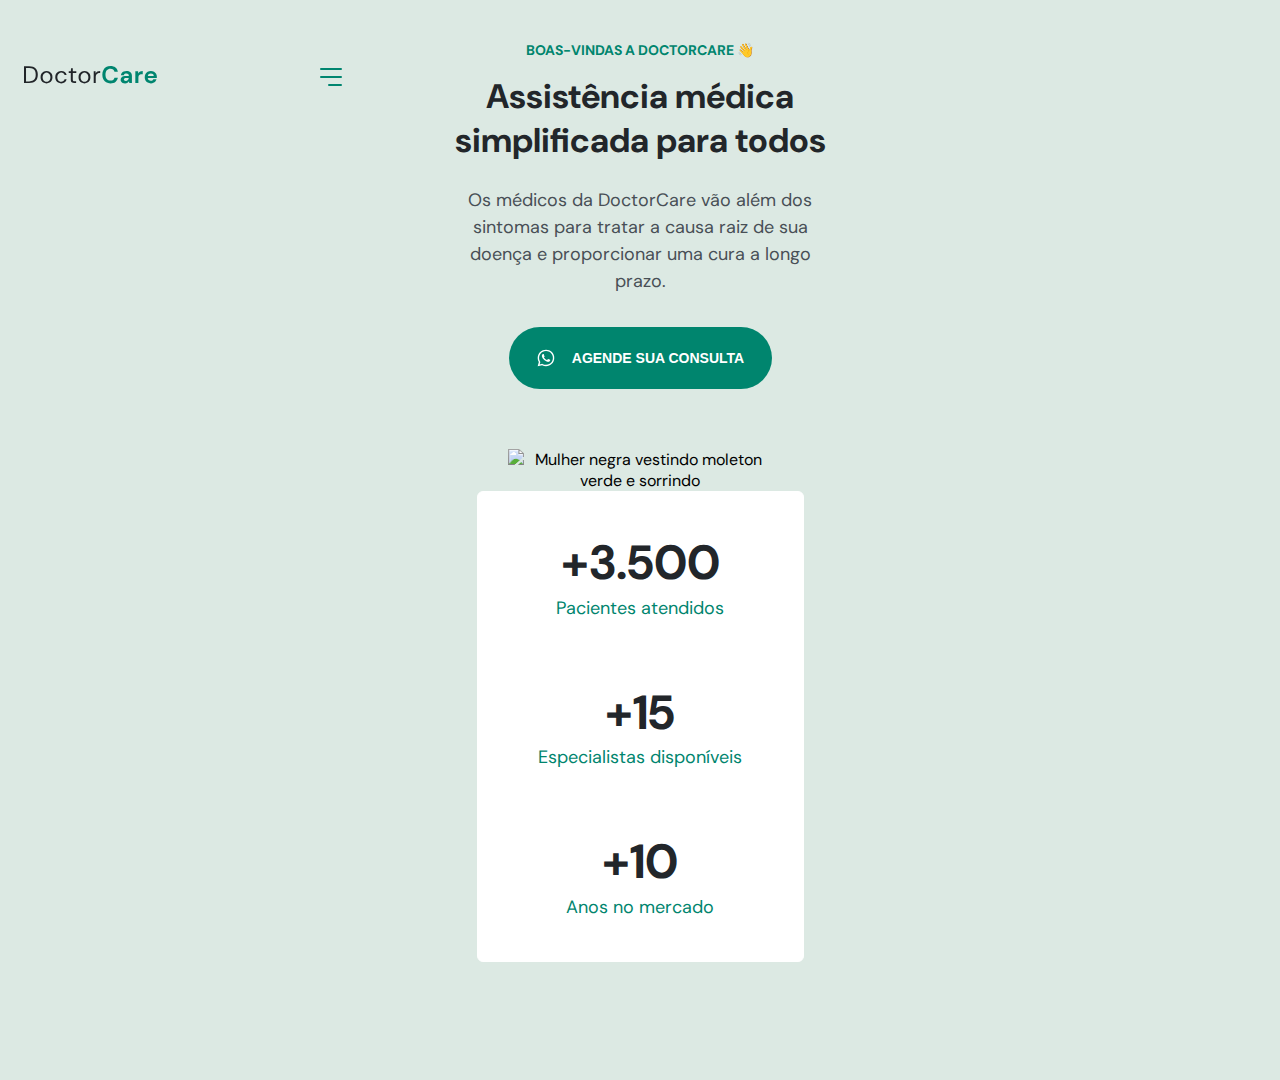
==== index.html @ adc7934a "update navigation" ====
<!DOCTYPE html>
<html lang="pt-BR">
  <head>
    <meta charset="UTF-8" />
    <meta http-equiv="X-UA-Compatible" content="IE=edge" />
    <meta name="viewport" content="width=device-width, initial-scale=1.0" />
    <title>DoctorCare</title>
    <link rel="stylesheet" href="style.css" />
    <link rel="preconnect" href="https://fonts.googleapis.com" />
    <link rel="preconnect" href="https://fonts.gstatic.com" crossorigin />
    <link
      href="https://fonts.googleapis.com/css2?family=DM+Sans:wght@400;700&display=swap"
      rel="stylesheet"
    />
  </head>
  <body>
    <nav class="wrapper">
      <a class="logo" href="#">
        <svg
          width="133"
          height="18"
          viewBox="0 0 133 18"
          fill="none"
          xmlns="http://www.w3.org/2000/svg"
        >
          <path
            d="M0 17.088V0.287999H5.16C8.12 0.287999 10.296 1.04 11.688 2.544C13.096 4.048 13.8 6.112 13.8 8.736C13.8 11.312 13.096 13.352 11.688 14.856C10.296 16.344 8.12 17.088 5.16 17.088H0ZM2.016 15.408H5.112C6.744 15.408 8.04 15.144 9 14.616C9.976 14.072 10.672 13.304 11.088 12.312C11.504 11.304 11.712 10.112 11.712 8.736C11.712 7.328 11.504 6.12 11.088 5.112C10.672 4.104 9.976 3.328 9 2.784C8.04 2.24 6.744 1.968 5.112 1.968H2.016V15.408Z"
            fill="#212529"
          />
          <path
            d="M22.4949 17.376C21.3749 17.376 20.3669 17.12 19.4709 16.608C18.5749 16.096 17.8629 15.376 17.3349 14.448C16.8229 13.504 16.5669 12.4 16.5669 11.136C16.5669 9.872 16.8309 8.776 17.3589 7.848C17.8869 6.904 18.5989 6.176 19.4949 5.664C20.4069 5.152 21.4229 4.896 22.5429 4.896C23.6629 4.896 24.6709 5.152 25.5669 5.664C26.4629 6.176 27.1669 6.904 27.6789 7.848C28.2069 8.776 28.4709 9.872 28.4709 11.136C28.4709 12.4 28.2069 13.504 27.6789 14.448C27.1509 15.376 26.4309 16.096 25.5189 16.608C24.6229 17.12 23.6149 17.376 22.4949 17.376ZM22.4949 15.648C23.1829 15.648 23.8229 15.48 24.4149 15.144C25.0069 14.808 25.4869 14.304 25.8549 13.632C26.2229 12.96 26.4069 12.128 26.4069 11.136C26.4069 10.144 26.2229 9.312 25.8549 8.64C25.5029 7.968 25.0309 7.464 24.4389 7.128C23.8469 6.792 23.2149 6.624 22.5429 6.624C21.8549 6.624 21.2149 6.792 20.6229 7.128C20.0309 7.464 19.5509 7.968 19.1829 8.64C18.8149 9.312 18.6309 10.144 18.6309 11.136C18.6309 12.128 18.8149 12.96 19.1829 13.632C19.5509 14.304 20.0229 14.808 20.5989 15.144C21.1909 15.48 21.8229 15.648 22.4949 15.648Z"
            fill="#212529"
          />
          <path
            d="M37.2261 17.376C36.0901 17.376 35.0661 17.12 34.1541 16.608C33.2581 16.08 32.5461 15.352 32.0181 14.424C31.5061 13.48 31.2501 12.384 31.2501 11.136C31.2501 9.888 31.5061 8.8 32.0181 7.872C32.5461 6.928 33.2581 6.2 34.1541 5.688C35.0661 5.16 36.0901 4.896 37.2261 4.896C38.6341 4.896 39.8181 5.264 40.7781 6C41.7541 6.736 42.3701 7.72 42.6261 8.952H40.5621C40.4021 8.216 40.0101 7.648 39.3861 7.248C38.7621 6.832 38.0341 6.624 37.2021 6.624C36.5301 6.624 35.8981 6.792 35.3061 7.128C34.7141 7.464 34.2341 7.968 33.8661 8.64C33.4981 9.312 33.3141 10.144 33.3141 11.136C33.3141 12.128 33.4981 12.96 33.8661 13.632C34.2341 14.304 34.7141 14.816 35.3061 15.168C35.8981 15.504 36.5301 15.672 37.2021 15.672C38.0341 15.672 38.7621 15.472 39.3861 15.072C40.0101 14.656 40.4021 14.072 40.5621 13.32H42.6261C42.3861 14.52 41.7781 15.496 40.8021 16.248C39.8261 17 38.6341 17.376 37.2261 17.376Z"
            fill="#212529"
          />
          <path
            d="M50.2974 17.088C49.2094 17.088 48.3534 16.824 47.7294 16.296C47.1054 15.768 46.7934 14.816 46.7934 13.44V6.888H44.7294V5.184H46.7934L47.0574 2.328H48.8094V5.184H52.3134V6.888H48.8094V13.44C48.8094 14.192 48.9614 14.704 49.2654 14.976C49.5694 15.232 50.1054 15.36 50.8734 15.36H52.1214V17.088H50.2974Z"
            fill="#212529"
          />
          <path
            d="M60.4506 17.376C59.3306 17.376 58.3226 17.12 57.4266 16.608C56.5306 16.096 55.8186 15.376 55.2906 14.448C54.7786 13.504 54.5226 12.4 54.5226 11.136C54.5226 9.872 54.7866 8.776 55.3146 7.848C55.8426 6.904 56.5546 6.176 57.4506 5.664C58.3626 5.152 59.3786 4.896 60.4986 4.896C61.6186 4.896 62.6266 5.152 63.5226 5.664C64.4186 6.176 65.1226 6.904 65.6346 7.848C66.1626 8.776 66.4266 9.872 66.4266 11.136C66.4266 12.4 66.1626 13.504 65.6346 14.448C65.1066 15.376 64.3866 16.096 63.4746 16.608C62.5786 17.12 61.5706 17.376 60.4506 17.376ZM60.4506 15.648C61.1386 15.648 61.7786 15.48 62.3706 15.144C62.9626 14.808 63.4426 14.304 63.8106 13.632C64.1786 12.96 64.3626 12.128 64.3626 11.136C64.3626 10.144 64.1786 9.312 63.8106 8.64C63.4586 7.968 62.9866 7.464 62.3946 7.128C61.8026 6.792 61.1706 6.624 60.4986 6.624C59.8106 6.624 59.1706 6.792 58.5786 7.128C57.9866 7.464 57.5066 7.968 57.1386 8.64C56.7706 9.312 56.5866 10.144 56.5866 11.136C56.5866 12.128 56.7706 12.96 57.1386 13.632C57.5066 14.304 57.9786 14.808 58.5546 15.144C59.1466 15.48 59.7786 15.648 60.4506 15.648Z"
            fill="#212529"
          />
          <path
            d="M69.7097 17.088V5.184H71.5337L71.7017 7.464C72.0697 6.68 72.6297 6.056 73.3817 5.592C74.1337 5.128 75.0617 4.896 76.1657 4.896V7.008H75.6137C74.9097 7.008 74.2617 7.136 73.6697 7.392C73.0777 7.632 72.6057 8.048 72.2537 8.64C71.9017 9.232 71.7257 10.048 71.7257 11.088V17.088H69.7097Z"
            fill="#212529"
          />
          <path
            d="M86.4924 17.376C84.7964 17.376 83.3404 17.016 82.1244 16.296C80.9084 15.56 79.9724 14.544 79.3164 13.248C78.6604 11.936 78.3324 10.424 78.3324 8.712C78.3324 7 78.6604 5.488 79.3164 4.176C79.9724 2.864 80.9084 1.84 82.1244 1.104C83.3404 0.368 84.7964 0 86.4924 0C88.5084 0 90.1564 0.504 91.4364 1.512C92.7324 2.504 93.5404 3.904 93.8604 5.712H90.4764C90.2684 4.8 89.8204 4.088 89.1324 3.576C88.4604 3.048 87.5644 2.784 86.4444 2.784C84.8924 2.784 83.6764 3.312 82.7964 4.368C81.9164 5.424 81.4764 6.872 81.4764 8.712C81.4764 10.552 81.9164 12 82.7964 13.056C83.6764 14.096 84.8924 14.616 86.4444 14.616C87.5644 14.616 88.4604 14.376 89.1324 13.896C89.8204 13.4 90.2684 12.72 90.4764 11.856H93.8604C93.5404 13.584 92.7324 14.936 91.4364 15.912C90.1564 16.888 88.5084 17.376 86.4924 17.376Z"
            fill="#00856F"
          />
          <path
            d="M101.092 17.376C100.068 17.376 99.2278 17.216 98.5718 16.896C97.9158 16.56 97.4277 16.12 97.1077 15.576C96.7878 15.032 96.6278 14.432 96.6278 13.776C96.6278 12.672 97.0598 11.776 97.9238 11.088C98.7878 10.4 100.084 10.056 101.812 10.056H104.836V9.768C104.836 8.952 104.604 8.352 104.14 7.968C103.676 7.584 103.1 7.392 102.412 7.392C101.788 7.392 101.244 7.544 100.78 7.848C100.316 8.136 100.028 8.568 99.9157 9.144H96.9157C96.9958 8.28 97.2837 7.528 97.7797 6.888C98.2917 6.248 98.9477 5.76 99.7477 5.424C100.548 5.072 101.444 4.896 102.436 4.896C104.132 4.896 105.468 5.32 106.444 6.168C107.42 7.016 107.908 8.216 107.908 9.768V17.088H105.292L105.004 15.168C104.652 15.808 104.156 16.336 103.516 16.752C102.892 17.168 102.084 17.376 101.092 17.376ZM101.788 14.976C102.668 14.976 103.348 14.688 103.828 14.112C104.324 13.536 104.636 12.824 104.764 11.976H102.148C101.332 11.976 100.748 12.128 100.396 12.432C100.044 12.72 99.8678 13.08 99.8678 13.512C99.8678 13.976 100.044 14.336 100.396 14.592C100.748 14.848 101.212 14.976 101.788 14.976Z"
            fill="#00856F"
          />
          <path
            d="M111.319 17.088V5.184H114.055L114.343 7.416C114.775 6.648 115.359 6.04 116.095 5.592C116.847 5.128 117.727 4.896 118.735 4.896V8.136H117.871C117.199 8.136 116.599 8.24 116.071 8.448C115.543 8.656 115.127 9.016 114.823 9.528C114.535 10.04 114.391 10.752 114.391 11.664V17.088H111.319Z"
            fill="#00856F"
          />
          <path
            d="M126.888 17.376C125.688 17.376 124.624 17.12 123.696 16.608C122.768 16.096 122.04 15.376 121.512 14.448C120.984 13.52 120.72 12.448 120.72 11.232C120.72 10 120.976 8.904 121.488 7.944C122.016 6.984 122.736 6.24 123.648 5.712C124.576 5.168 125.664 4.896 126.912 4.896C128.08 4.896 129.112 5.152 130.008 5.664C130.904 6.176 131.6 6.88 132.096 7.776C132.608 8.656 132.864 9.64 132.864 10.728C132.864 10.904 132.856 11.088 132.84 11.28C132.84 11.472 132.832 11.672 132.816 11.88H123.768C123.832 12.808 124.152 13.536 124.728 14.064C125.32 14.592 126.032 14.856 126.864 14.856C127.488 14.856 128.008 14.72 128.424 14.448C128.856 14.16 129.176 13.792 129.384 13.344H132.504C132.28 14.096 131.904 14.784 131.376 15.408C130.864 16.016 130.224 16.496 129.456 16.848C128.704 17.2 127.848 17.376 126.888 17.376ZM126.912 7.392C126.16 7.392 125.496 7.608 124.92 8.04C124.344 8.456 123.976 9.096 123.816 9.96H129.744C129.696 9.176 129.408 8.552 128.88 8.088C128.352 7.624 127.696 7.392 126.912 7.392Z"
            fill="#00856F"
          />
        </svg>
      </a>
      <svg
        width="40"
        height="40"
        viewBox="0 0 40 40"
        fill="none"
        xmlns="http://www.w3.org/2000/svg"
      >
        <path
          d="M10 20H30"
          stroke="#00856F"
          stroke-width="2"
          stroke-linecap="round"
          stroke-linejoin="round"
        />
        <path
          d="M10 12H30"
          stroke="#00856F"
          stroke-width="2"
          stroke-linecap="round"
          stroke-linejoin="round"
        />
        <path
          d="M18 28L30 28"
          stroke="#00856F"
          stroke-width="2"
          stroke-linecap="round"
          stroke-linejoin="round"
        />
      </svg>
    </nav>
    <header class="wrapper">
      <h4>BOAS-VINDAS A DOCTORCARE 👋</h4>
      <h1>Assistência médica simplificada para todos</h1>
      <p>
        Os médicos da DoctorCare vão além dos sintomas para tratar a causa raiz
        de sua doença e proporcionar uma cura a longo prazo.
      </p>
      <button>
        <svg
          width="20"
          height="20"
          viewBox="0 0 20 20"
          fill="none"
          xmlns="http://www.w3.org/2000/svg"
        >
          <path
            d="M13.8337 11.6667C13.667 11.5833 12.5837 11.0833 12.417 11C12.2503 10.9167 12.0837 10.9167 11.917 11.0833C11.7503 11.25 11.417 11.75 11.2503 11.9167C11.167 12.0833 11.0003 12.0833 10.8337 12C10.2503 11.75 9.66699 11.4167 9.16699 11C8.75033 10.5833 8.33366 10.0833 8.00033 9.58334C7.91699 9.41668 8.00033 9.25001 8.08366 9.16668C8.16699 9.08334 8.25033 8.91668 8.41699 8.83334C8.50033 8.75001 8.58366 8.58334 8.58366 8.50001C8.66699 8.41668 8.66699 8.25001 8.58366 8.16668C8.50033 8.08334 8.08366 7.08334 7.91699 6.66668C7.83366 6.08334 7.66699 6.08334 7.50033 6.08334C7.41699 6.08334 7.25033 6.08334 7.08366 6.08334C6.91699 6.08334 6.66699 6.25001 6.58366 6.33334C6.08366 6.83334 5.83366 7.41668 5.83366 8.08334C5.91699 8.83334 6.16699 9.58334 6.66699 10.25C7.58366 11.5833 8.75033 12.6667 10.167 13.3333C10.5837 13.5 10.917 13.6667 11.3337 13.75C11.7503 13.9167 12.167 13.9167 12.667 13.8333C13.2503 13.75 13.7503 13.3333 14.0837 12.8333C14.2503 12.5 14.2503 12.1667 14.167 11.8333C14.167 11.8333 14.0003 11.75 13.8337 11.6667ZM15.917 4.08334C12.667 0.833344 7.41699 0.833344 4.16699 4.08334C1.50033 6.75001 1.00033 10.8333 2.83366 14.0833L1.66699 18.3333L6.08366 17.1667C7.33366 17.8333 8.66699 18.1667 10.0003 18.1667C14.5837 18.1667 18.2503 14.5 18.2503 9.91668C18.3337 7.75001 17.417 5.66668 15.917 4.08334ZM13.667 15.75C12.5837 16.4167 11.3337 16.8333 10.0003 16.8333C8.75033 16.8333 7.58366 16.5 6.50033 15.9167L6.25033 15.75L3.66699 16.4167L4.33366 13.9167L4.16699 13.6667C2.16699 10.3333 3.16699 6.16668 6.41699 4.08334C9.66699 2.00001 13.8337 3.08334 15.8337 6.25001C17.8337 9.50001 16.917 13.75 13.667 15.75Z"
            fill="white"
          />
        </svg>
        Agende sua consulta
      </button>
      <img
        src="/assets/foto.svg"
        alt="Mulher negra vestindo moleton verde e sorrindo"
      />

      <div class="stats">
        <div class="stat">
          <h3>+3.500</h3>
          <p>Pacientes atendidos</p>
        </div>

        <div class="stat">
          <h3>+15</h3>
          <p>Especialistas disponíveis</p>
        </div>

        <div class="stat">
          <h3>+10</h3>
          <p>Anos no mercado</p>
        </div>
      </div>
    </header>
  </body>
</html>
---- style.css ----
/*Geral*/
* {
  margin: 0;
  box-sizing: border-box;
}

:root {
  font-size: 62.5%; /*1 rem = 10px*/
  --primary-color: hsla(170, 100%, 26%, 1);
  --headline-color: hsla(210, 11%, 15%, 1);
  --paragraph-color: hsla(210, 9%, 31%, 1);
  --brand-color: hsla(148, 23%, 89%, 1);
  --brand-light-color: rgb(255, 255, 255);
}

.wrapper {
  width: 37.5rem;
  margin-right: auto;
  margin-left: auto;
}

/* Header*/

header {
  margin-top: 4.1rem;
}

header img {
  width: 26.4rem;
  display: block;
  margin-inline: auto;
  object-position: 0 2rem;
}

header::before {
  content: '';
  width: 100vw;
  height: 108rem;
  background-color: var(--brand-color);
  display: block;

  position: absolute;
  top: 0;
  left: 0;
  z-index: -1;
}

body {
  font-family: 'DM Sans';
  font-size: 1.6rem;
  text-align: center;
}

header h4 {
  font-size: 16px;
  font-size: 1.4rem;
  color: var(--primary-color);
  margin-bottom: 1.6rem;
}

header h1 {
  font-size: 3.4rem;
  color: var(--headline-color);
  line-height: 130%;
  margin-bottom: 2.4rem;
}

header p {
  font-size: 1.8rem;
  font-weight: 400;
  line-height: 150%;
  color: var(--paragraph-color);
  margin-bottom: 3.2rem;
}

button {
  background-color: var(--primary-color);
  border-radius: 4rem;
  border: none;

  margin-bottom: 6rem;

  height: 6.2rem;
  width: 26.3rem;

  color: #fff;
  text-transform: uppercase;
  font-size: 1.4rem;
  font-weight: 700;

  display: flex;
  align-items: center;
  justify-content: center;
  gap: 1.6rem;
  margin-right: auto;
  margin-left: auto;
}

.stats {
  width: 327px;
  padding-top: 4rem;
  padding-bottom: 4rem;

  margin-inline: auto;

  background-color: var(--brand-light-color);
  border: 1px, solid, var(--brand-light-color);
  border-radius: 0.6rem;

  display: flex;
  flex-direction: column;
  justify-content: center;
  gap: 6rem;
}

.stat p {
  margin: 0;
}

.stat h3 {
  font-size: 4.8rem;
  line-height: 6.24rem;
  color: var(--headline-color);
}

.stat p {
  margin: 0;
  color: var(--primary-color);
}

/* Navigation*/

nav {
  display: flex;
  align-items: center;
  justify-content: space-between;
  
  padding-inline: 2.4rem;
  padding-block: 1.6rem;

  position: fixed;
}
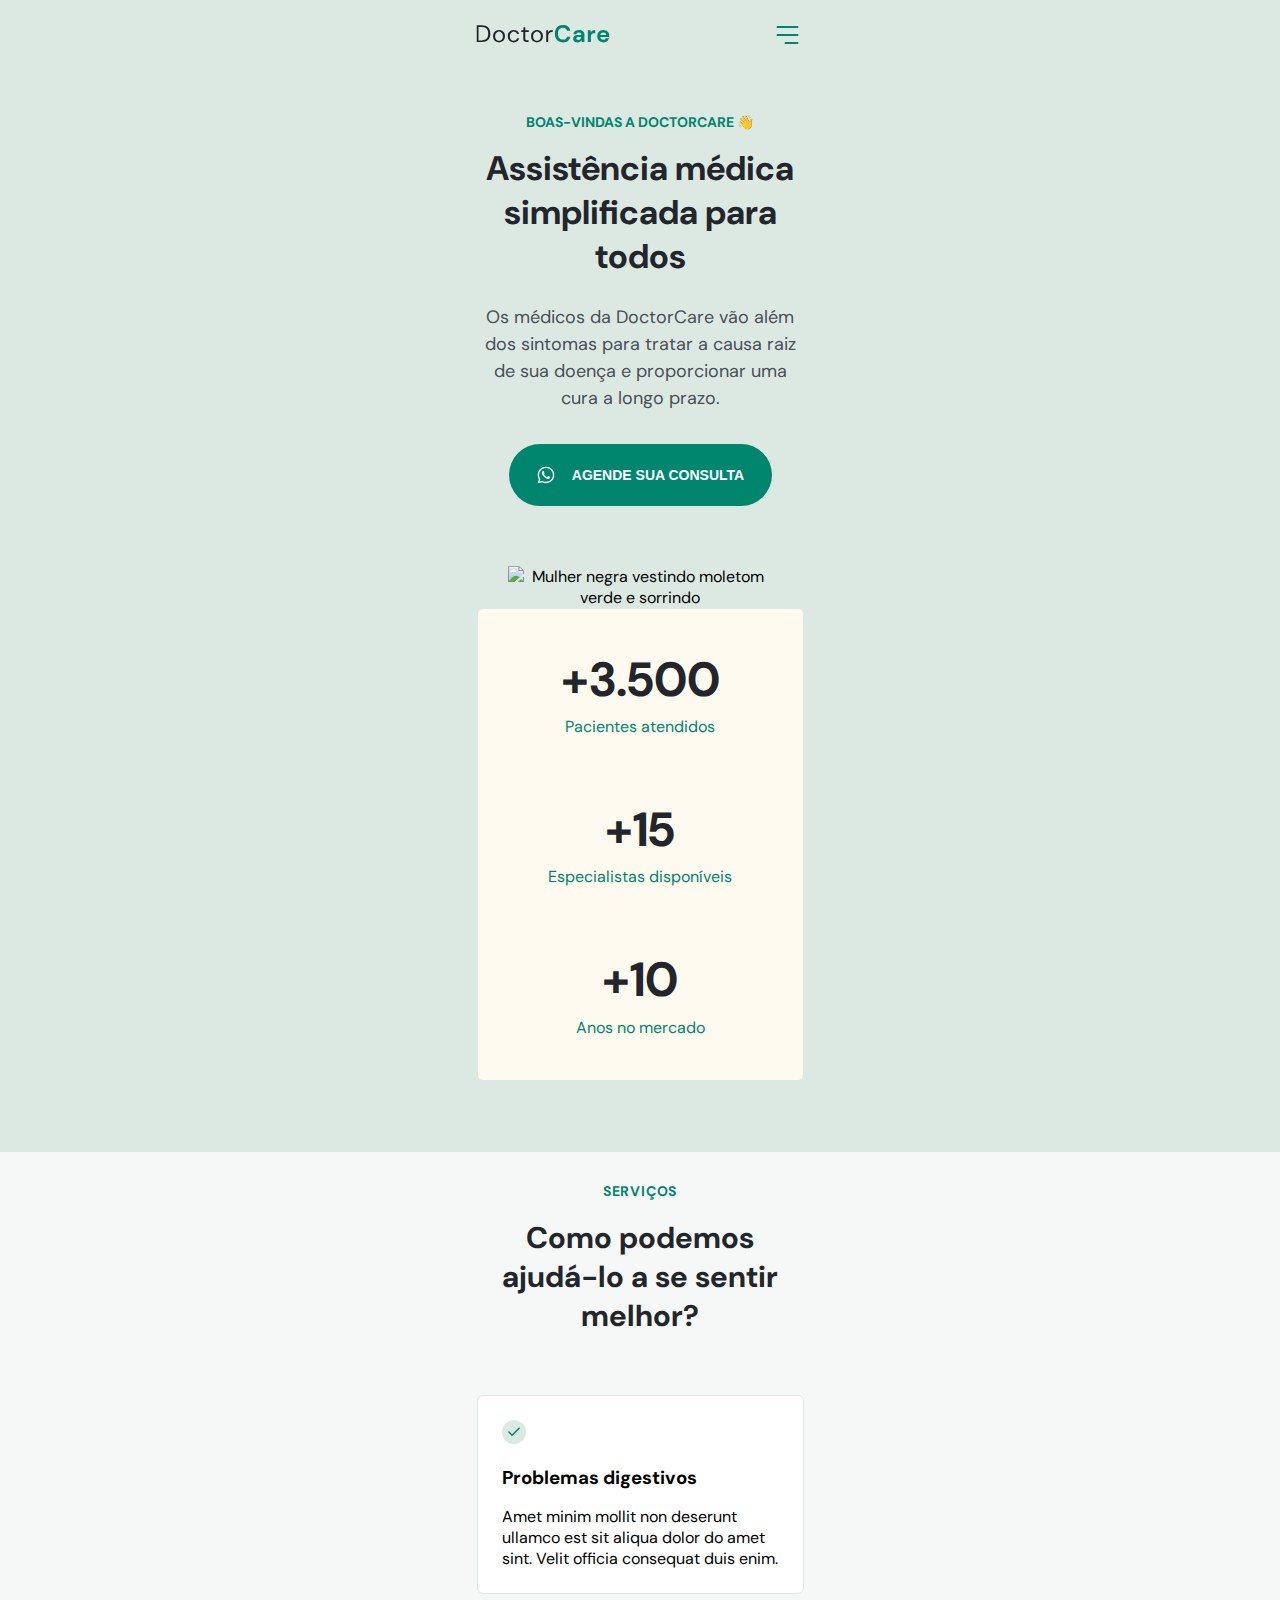
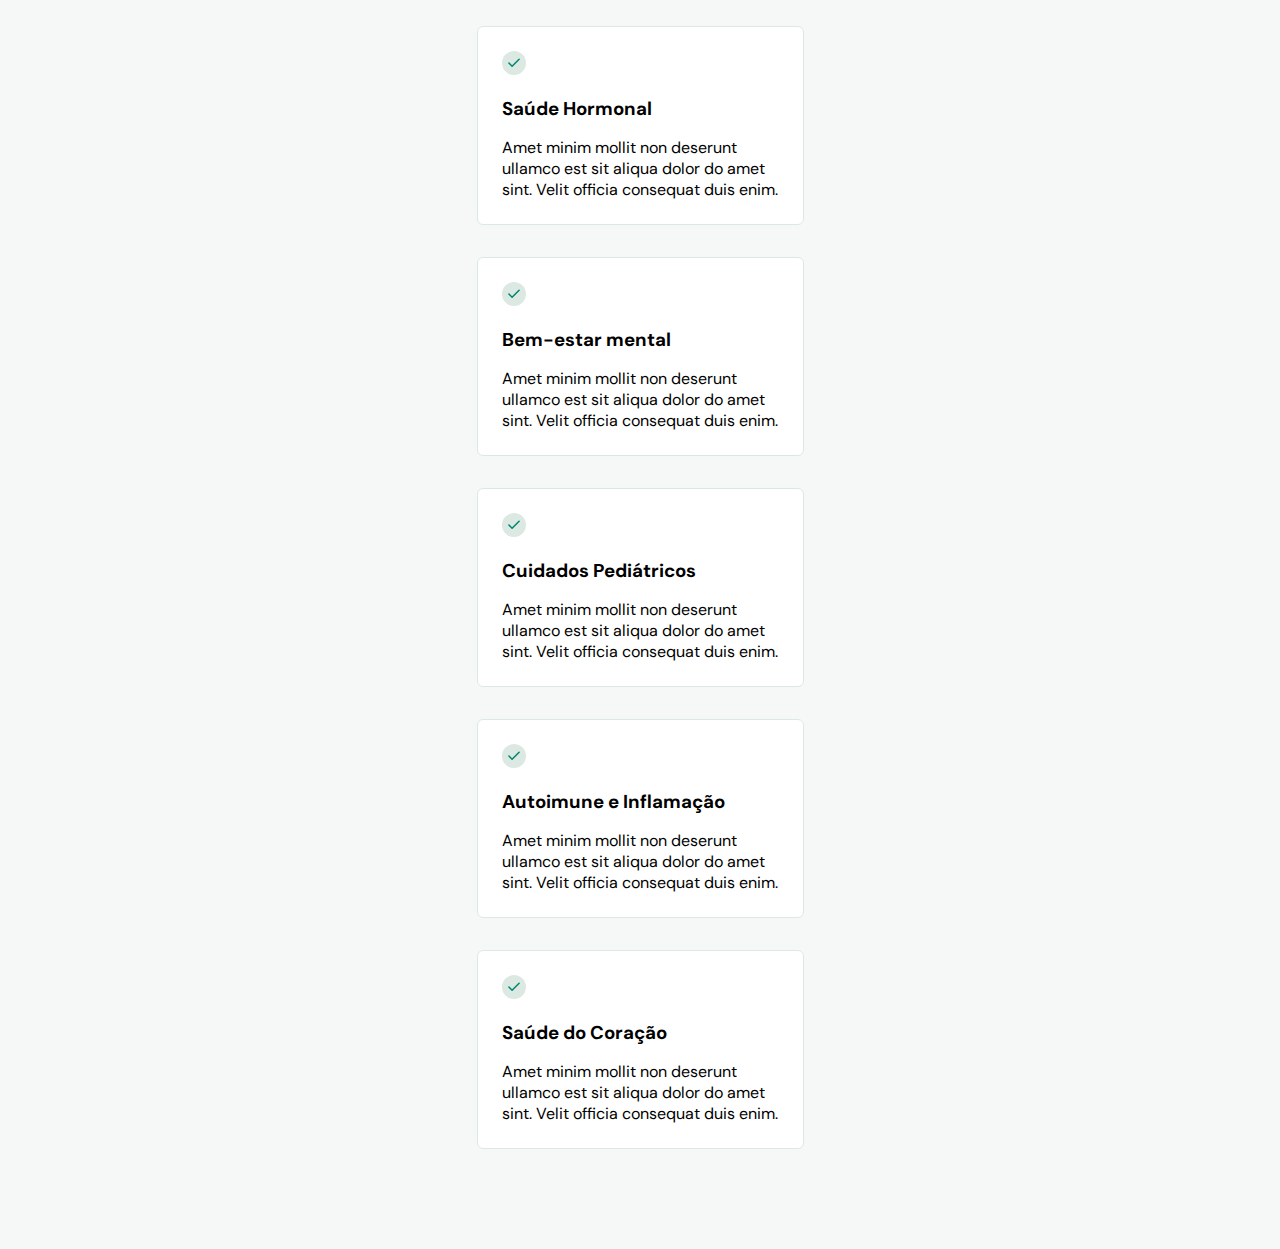
==== commit d70cc37e: "update services" ====
--- a/index.html
+++ b/index.html
@@ -2,10 +2,11 @@
 <html lang="pt-BR">
   <head>
     <meta charset="UTF-8" />
-    <meta http-equiv="X-UA-Compatible" content="IE=edge" />
     <meta name="viewport" content="width=device-width, initial-scale=1.0" />
     <title>DoctorCare</title>
-    <link rel="stylesheet" href="style.css" />
+
+    <link rel="stylesheet" href="/style.css" />
+
     <link rel="preconnect" href="https://fonts.googleapis.com" />
     <link rel="preconnect" href="https://fonts.gstatic.com" crossorigin />
     <link
@@ -13,89 +14,216 @@
       rel="stylesheet"
     />
   </head>
-  <body>
-    <nav class="wrapper">
-      <a class="logo" href="#">
-        <svg
-          width="133"
-          height="18"
-          viewBox="0 0 133 18"
-          fill="none"
-          xmlns="http://www.w3.org/2000/svg"
+  <body onscroll="onScroll()" >
+    <nav id="navigation" >
+      <div class="wrapper">
+        <a class="logo" href="#homme">
+          <svg
+            width="133"
+            height="18"
+            viewBox="0 0 133 18"
+            fill="none"
+            xmlns="http://www.w3.org/2000/svg"
+          >
+            <path
+              d="M0 17.088V0.287999H5.16C8.12 0.287999 10.296 1.04 11.688 2.544C13.096 4.048 13.8 6.112 13.8 8.736C13.8 11.312 13.096 13.352 11.688 14.856C10.296 16.344 8.12 17.088 5.16 17.088H0ZM2.016 15.408H5.112C6.744 15.408 8.04 15.144 9 14.616C9.976 14.072 10.672 13.304 11.088 12.312C11.504 11.304 11.712 10.112 11.712 8.736C11.712 7.328 11.504 6.12 11.088 5.112C10.672 4.104 9.976 3.328 9 2.784C8.04 2.24 6.744 1.968 5.112 1.968H2.016V15.408Z"
+              fill="#212529"
+            />
+            <path
+              d="M22.4949 17.376C21.3749 17.376 20.3669 17.12 19.4709 16.608C18.5749 16.096 17.8629 15.376 17.3349 14.448C16.8229 13.504 16.5669 12.4 16.5669 11.136C16.5669 9.872 16.8309 8.776 17.3589 7.848C17.8869 6.904 18.5989 6.176 19.4949 5.664C20.4069 5.152 21.4229 4.896 22.5429 4.896C23.6629 4.896 24.6709 5.152 25.5669 5.664C26.4629 6.176 27.1669 6.904 27.6789 7.848C28.2069 8.776 28.4709 9.872 28.4709 11.136C28.4709 12.4 28.2069 13.504 27.6789 14.448C27.1509 15.376 26.4309 16.096 25.5189 16.608C24.6229 17.12 23.6149 17.376 22.4949 17.376ZM22.4949 15.648C23.1829 15.648 23.8229 15.48 24.4149 15.144C25.0069 14.808 25.4869 14.304 25.8549 13.632C26.2229 12.96 26.4069 12.128 26.4069 11.136C26.4069 10.144 26.2229 9.312 25.8549 8.64C25.5029 7.968 25.0309 7.464 24.4389 7.128C23.8469 6.792 23.2149 6.624 22.5429 6.624C21.8549 6.624 21.2149 6.792 20.6229 7.128C20.0309 7.464 19.5509 7.968 19.1829 8.64C18.8149 9.312 18.6309 10.144 18.6309 11.136C18.6309 12.128 18.8149 12.96 19.1829 13.632C19.5509 14.304 20.0229 14.808 20.5989 15.144C21.1909 15.48 21.8229 15.648 22.4949 15.648Z"
+              fill="#212529"
+            />
+            <path
+              d="M37.2261 17.376C36.0901 17.376 35.0661 17.12 34.1541 16.608C33.2581 16.08 32.5461 15.352 32.0181 14.424C31.5061 13.48 31.2501 12.384 31.2501 11.136C31.2501 9.888 31.5061 8.8 32.0181 7.872C32.5461 6.928 33.2581 6.2 34.1541 5.688C35.0661 5.16 36.0901 4.896 37.2261 4.896C38.6341 4.896 39.8181 5.264 40.7781 6C41.7541 6.736 42.3701 7.72 42.6261 8.952H40.5621C40.4021 8.216 40.0101 7.648 39.3861 7.248C38.7621 6.832 38.0341 6.624 37.2021 6.624C36.5301 6.624 35.8981 6.792 35.3061 7.128C34.7141 7.464 34.2341 7.968 33.8661 8.64C33.4981 9.312 33.3141 10.144 33.3141 11.136C33.3141 12.128 33.4981 12.96 33.8661 13.632C34.2341 14.304 34.7141 14.816 35.3061 15.168C35.8981 15.504 36.5301 15.672 37.2021 15.672C38.0341 15.672 38.7621 15.472 39.3861 15.072C40.0101 14.656 40.4021 14.072 40.5621 13.32H42.6261C42.3861 14.52 41.7781 15.496 40.8021 16.248C39.8261 17 38.6341 17.376 37.2261 17.376Z"
+              fill="#212529"
+            />
+            <path
+              d="M50.2974 17.088C49.2094 17.088 48.3534 16.824 47.7294 16.296C47.1054 15.768 46.7934 14.816 46.7934 13.44V6.888H44.7294V5.184H46.7934L47.0574 2.328H48.8094V5.184H52.3134V6.888H48.8094V13.44C48.8094 14.192 48.9614 14.704 49.2654 14.976C49.5694 15.232 50.1054 15.36 50.8734 15.36H52.1214V17.088H50.2974Z"
+              fill="#212529"
+            />
+            <path
+              d="M60.4506 17.376C59.3306 17.376 58.3226 17.12 57.4266 16.608C56.5306 16.096 55.8186 15.376 55.2906 14.448C54.7786 13.504 54.5226 12.4 54.5226 11.136C54.5226 9.872 54.7866 8.776 55.3146 7.848C55.8426 6.904 56.5546 6.176 57.4506 5.664C58.3626 5.152 59.3786 4.896 60.4986 4.896C61.6186 4.896 62.6266 5.152 63.5226 5.664C64.4186 6.176 65.1226 6.904 65.6346 7.848C66.1626 8.776 66.4266 9.872 66.4266 11.136C66.4266 12.4 66.1626 13.504 65.6346 14.448C65.1066 15.376 64.3866 16.096 63.4746 16.608C62.5786 17.12 61.5706 17.376 60.4506 17.376ZM60.4506 15.648C61.1386 15.648 61.7786 15.48 62.3706 15.144C62.9626 14.808 63.4426 14.304 63.8106 13.632C64.1786 12.96 64.3626 12.128 64.3626 11.136C64.3626 10.144 64.1786 9.312 63.8106 8.64C63.4586 7.968 62.9866 7.464 62.3946 7.128C61.8026 6.792 61.1706 6.624 60.4986 6.624C59.8106 6.624 59.1706 6.792 58.5786 7.128C57.9866 7.464 57.5066 7.968 57.1386 8.64C56.7706 9.312 56.5866 10.144 56.5866 11.136C56.5866 12.128 56.7706 12.96 57.1386 13.632C57.5066 14.304 57.9786 14.808 58.5546 15.144C59.1466 15.48 59.7786 15.648 60.4506 15.648Z"
+              fill="#212529"
+            />
+            <path
+              d="M69.7097 17.088V5.184H71.5337L71.7017 7.464C72.0697 6.68 72.6297 6.056 73.3817 5.592C74.1337 5.128 75.0617 4.896 76.1657 4.896V7.008H75.6137C74.9097 7.008 74.2617 7.136 73.6697 7.392C73.0777 7.632 72.6057 8.048 72.2537 8.64C71.9017 9.232 71.7257 10.048 71.7257 11.088V17.088H69.7097Z"
+              fill="#212529"
+            />
+            <path
+              d="M86.4924 17.376C84.7964 17.376 83.3404 17.016 82.1244 16.296C80.9084 15.56 79.9724 14.544 79.3164 13.248C78.6604 11.936 78.3324 10.424 78.3324 8.712C78.3324 7 78.6604 5.488 79.3164 4.176C79.9724 2.864 80.9084 1.84 82.1244 1.104C83.3404 0.368 84.7964 0 86.4924 0C88.5084 0 90.1564 0.504 91.4364 1.512C92.7324 2.504 93.5404 3.904 93.8604 5.712H90.4764C90.2684 4.8 89.8204 4.088 89.1324 3.576C88.4604 3.048 87.5644 2.784 86.4444 2.784C84.8924 2.784 83.6764 3.312 82.7964 4.368C81.9164 5.424 81.4764 6.872 81.4764 8.712C81.4764 10.552 81.9164 12 82.7964 13.056C83.6764 14.096 84.8924 14.616 86.4444 14.616C87.5644 14.616 88.4604 14.376 89.1324 13.896C89.8204 13.4 90.2684 12.72 90.4764 11.856H93.8604C93.5404 13.584 92.7324 14.936 91.4364 15.912C90.1564 16.888 88.5084 17.376 86.4924 17.376Z"
+              fill="#00856F"
+            />
+            <path
+              d="M101.092 17.376C100.068 17.376 99.2278 17.216 98.5718 16.896C97.9158 16.56 97.4277 16.12 97.1077 15.576C96.7878 15.032 96.6278 14.432 96.6278 13.776C96.6278 12.672 97.0598 11.776 97.9238 11.088C98.7878 10.4 100.084 10.056 101.812 10.056H104.836V9.768C104.836 8.952 104.604 8.352 104.14 7.968C103.676 7.584 103.1 7.392 102.412 7.392C101.788 7.392 101.244 7.544 100.78 7.848C100.316 8.136 100.028 8.568 99.9157 9.144H96.9157C96.9958 8.28 97.2837 7.528 97.7797 6.888C98.2917 6.248 98.9477 5.76 99.7477 5.424C100.548 5.072 101.444 4.896 102.436 4.896C104.132 4.896 105.468 5.32 106.444 6.168C107.42 7.016 107.908 8.216 107.908 9.768V17.088H105.292L105.004 15.168C104.652 15.808 104.156 16.336 103.516 16.752C102.892 17.168 102.084 17.376 101.092 17.376ZM101.788 14.976C102.668 14.976 103.348 14.688 103.828 14.112C104.324 13.536 104.636 12.824 104.764 11.976H102.148C101.332 11.976 100.748 12.128 100.396 12.432C100.044 12.72 99.8678 13.08 99.8678 13.512C99.8678 13.976 100.044 14.336 100.396 14.592C100.748 14.848 101.212 14.976 101.788 14.976Z"
+              fill="#00856F"
+            />
+            <path
+              d="M111.319 17.088V5.184H114.055L114.343 7.416C114.775 6.648 115.359 6.04 116.095 5.592C116.847 5.128 117.727 4.896 118.735 4.896V8.136H117.871C117.199 8.136 116.599 8.24 116.071 8.448C115.543 8.656 115.127 9.016 114.823 9.528C114.535 10.04 114.391 10.752 114.391 11.664V17.088H111.319Z"
+              fill="#00856F"
+            />
+            <path
+              d="M126.888 17.376C125.688 17.376 124.624 17.12 123.696 16.608C122.768 16.096 122.04 15.376 121.512 14.448C120.984 13.52 120.72 12.448 120.72 11.232C120.72 10 120.976 8.904 121.488 7.944C122.016 6.984 122.736 6.24 123.648 5.712C124.576 5.168 125.664 4.896 126.912 4.896C128.08 4.896 129.112 5.152 130.008 5.664C130.904 6.176 131.6 6.88 132.096 7.776C132.608 8.656 132.864 9.64 132.864 10.728C132.864 10.904 132.856 11.088 132.84 11.28C132.84 11.472 132.832 11.672 132.816 11.88H123.768C123.832 12.808 124.152 13.536 124.728 14.064C125.32 14.592 126.032 14.856 126.864 14.856C127.488 14.856 128.008 14.72 128.424 14.448C128.856 14.16 129.176 13.792 129.384 13.344H132.504C132.28 14.096 131.904 14.784 131.376 15.408C130.864 16.016 130.224 16.496 129.456 16.848C128.704 17.2 127.848 17.376 126.888 17.376ZM126.912 7.392C126.16 7.392 125.496 7.608 124.92 8.04C124.344 8.456 123.976 9.096 123.816 9.96H129.744C129.696 9.176 129.408 8.552 128.88 8.088C128.352 7.624 127.696 7.392 126.912 7.392Z"
+              fill="#00856F"
+            />
+          </svg>
+        </a>
+
+        <div class="menu">
+          <ul>
+            <li><a onclick="closeMenu()" href="#homme">Início</a></li>
+            <li><a onclick="closeMenu()" href="#services">Serviços</a></li>
+            <li><a href="#">Sobre</a></li>
+          </ul>
+
+          <a class="button" href="#">Agende sua consulta</a>
+
+          <ul class="social-links">
+            <li>
+              <a target="_blank" href="https://instagram.com"
+                ><svg
+                  width="24"
+                  height="24"
+                  viewBox="0 0 24 24"
+                  fill="none"
+                  xmlns="http://www.w3.org/2000/svg"
+                >
+                  <path
+                    d="M17 1.99997H7C4.23858 1.99997 2 4.23855 2 6.99997V17C2 19.7614 4.23858 22 7 22H17C19.7614 22 22 19.7614 22 17V6.99997C22 4.23855 19.7614 1.99997 17 1.99997Z"
+                    stroke="#FFFAF1"
+                    stroke-width="2"
+                    stroke-linecap="round"
+                    stroke-linejoin="round"
+                  />
+                  <path
+                    d="M15.9997 11.3701C16.1231 12.2023 15.981 13.0523 15.5935 13.7991C15.206 14.5459 14.5929 15.1515 13.8413 15.5297C13.0898 15.908 12.2382 16.0397 11.4075 15.906C10.5768 15.7723 9.80947 15.3801 9.21455 14.7852C8.61962 14.1903 8.22744 13.4229 8.09377 12.5923C7.96011 11.7616 8.09177 10.91 8.47003 10.1584C8.84829 9.40691 9.45389 8.7938 10.2007 8.4063C10.9475 8.0188 11.7975 7.87665 12.6297 8.00006C13.4786 8.12594 14.2646 8.52152 14.8714 9.12836C15.4782 9.73521 15.8738 10.5211 15.9997 11.3701Z"
+                    stroke="#FFFAF1"
+                    stroke-width="2"
+                    stroke-linecap="round"
+                    stroke-linejoin="round"
+                  />
+                  <path
+                    d="M17.5 6.49997H17.51"
+                    stroke="#FFFAF1"
+                    stroke-width="2"
+                    stroke-linecap="round"
+                    stroke-linejoin="round"
+                  />
+                </svg>
+              </a>
+            </li>
+            <li>
+              <a target="_blank" href="https://facebook.com">
+                <svg
+                  width="24"
+                  height="24"
+                  viewBox="0 0 24 24"
+                  fill="none"
+                  xmlns="http://www.w3.org/2000/svg"
+                >
+                  <path
+                    d="M18 1.99997H15C13.6739 1.99997 12.4021 2.52675 11.4645 3.46444C10.5268 4.40212 10 5.67389 10 6.99997V9.99997H7V14H10V22H14V14H17L18 9.99997H14V6.99997C14 6.73475 14.1054 6.4804 14.2929 6.29286C14.4804 6.10533 14.7348 5.99997 15 5.99997H18V1.99997Z"
+                    stroke="#FFFAF1"
+                    stroke-width="2"
+                    stroke-linecap="round"
+                    stroke-linejoin="round"
+                  />
+                </svg>
+              </a>
+            </li>
+            <li>
+              <a target="_blank" href="https://youtube.com">
+                <svg
+                  width="24"
+                  height="24"
+                  viewBox="0 0 24 24"
+                  fill="none"
+                  xmlns="http://www.w3.org/2000/svg"
+                >
+                  <path
+                    d="M22.5396 6.42C22.4208 5.94541 22.1789 5.51057 21.8382 5.15941C21.4976 4.80824 21.0703 4.55318 20.5996 4.42C18.8796 4 11.9996 4 11.9996 4C11.9996 4 5.1196 4 3.3996 4.46C2.92884 4.59318 2.50157 4.84824 2.16094 5.19941C1.82031 5.55057 1.57838 5.98541 1.4596 6.46C1.14481 8.20556 0.990831 9.97631 0.999595 11.75C0.988374 13.537 1.14236 15.3213 1.4596 17.08C1.59055 17.5398 1.8379 17.9581 2.17774 18.2945C2.51758 18.6308 2.93842 18.8738 3.3996 19C5.1196 19.46 11.9996 19.46 11.9996 19.46C11.9996 19.46 18.8796 19.46 20.5996 19C21.0703 18.8668 21.4976 18.6118 21.8382 18.2606C22.1789 17.9094 22.4208 17.4746 22.5396 17C22.852 15.2676 23.0059 13.5103 22.9996 11.75C23.0108 9.96295 22.8568 8.1787 22.5396 6.42Z"
+                    stroke="#FFFAF1"
+                    stroke-width="2"
+                    stroke-linecap="round"
+                    stroke-linejoin="round"
+                  />
+                  <path
+                    d="M9.75 15.02L15.5 11.75L9.75 8.48001V15.02Z"
+                    stroke="#FFFAF1"
+                    stroke-width="2"
+                    stroke-linecap="round"
+                    stroke-linejoin="round"
+                  />
+                </svg>
+              </a>
+            </li>
+          </ul>
+        </div>
+
+        <button
+          aria-expanded="false"
+          aria-label="Abrir menu"
+          onclick="openMenu()"
+          class="open-menu"
         >
-          <path
-            d="M0 17.088V0.287999H5.16C8.12 0.287999 10.296 1.04 11.688 2.544C13.096 4.048 13.8 6.112 13.8 8.736C13.8 11.312 13.096 13.352 11.688 14.856C10.296 16.344 8.12 17.088 5.16 17.088H0ZM2.016 15.408H5.112C6.744 15.408 8.04 15.144 9 14.616C9.976 14.072 10.672 13.304 11.088 12.312C11.504 11.304 11.712 10.112 11.712 8.736C11.712 7.328 11.504 6.12 11.088 5.112C10.672 4.104 9.976 3.328 9 2.784C8.04 2.24 6.744 1.968 5.112 1.968H2.016V15.408Z"
-            fill="#212529"
-          />
-          <path
-            d="M22.4949 17.376C21.3749 17.376 20.3669 17.12 19.4709 16.608C18.5749 16.096 17.8629 15.376 17.3349 14.448C16.8229 13.504 16.5669 12.4 16.5669 11.136C16.5669 9.872 16.8309 8.776 17.3589 7.848C17.8869 6.904 18.5989 6.176 19.4949 5.664C20.4069 5.152 21.4229 4.896 22.5429 4.896C23.6629 4.896 24.6709 5.152 25.5669 5.664C26.4629 6.176 27.1669 6.904 27.6789 7.848C28.2069 8.776 28.4709 9.872 28.4709 11.136C28.4709 12.4 28.2069 13.504 27.6789 14.448C27.1509 15.376 26.4309 16.096 25.5189 16.608C24.6229 17.12 23.6149 17.376 22.4949 17.376ZM22.4949 15.648C23.1829 15.648 23.8229 15.48 24.4149 15.144C25.0069 14.808 25.4869 14.304 25.8549 13.632C26.2229 12.96 26.4069 12.128 26.4069 11.136C26.4069 10.144 26.2229 9.312 25.8549 8.64C25.5029 7.968 25.0309 7.464 24.4389 7.128C23.8469 6.792 23.2149 6.624 22.5429 6.624C21.8549 6.624 21.2149 6.792 20.6229 7.128C20.0309 7.464 19.5509 7.968 19.1829 8.64C18.8149 9.312 18.6309 10.144 18.6309 11.136C18.6309 12.128 18.8149 12.96 19.1829 13.632C19.5509 14.304 20.0229 14.808 20.5989 15.144C21.1909 15.48 21.8229 15.648 22.4949 15.648Z"
-            fill="#212529"
-          />
-          <path
-            d="M37.2261 17.376C36.0901 17.376 35.0661 17.12 34.1541 16.608C33.2581 16.08 32.5461 15.352 32.0181 14.424C31.5061 13.48 31.2501 12.384 31.2501 11.136C31.2501 9.888 31.5061 8.8 32.0181 7.872C32.5461 6.928 33.2581 6.2 34.1541 5.688C35.0661 5.16 36.0901 4.896 37.2261 4.896C38.6341 4.896 39.8181 5.264 40.7781 6C41.7541 6.736 42.3701 7.72 42.6261 8.952H40.5621C40.4021 8.216 40.0101 7.648 39.3861 7.248C38.7621 6.832 38.0341 6.624 37.2021 6.624C36.5301 6.624 35.8981 6.792 35.3061 7.128C34.7141 7.464 34.2341 7.968 33.8661 8.64C33.4981 9.312 33.3141 10.144 33.3141 11.136C33.3141 12.128 33.4981 12.96 33.8661 13.632C34.2341 14.304 34.7141 14.816 35.3061 15.168C35.8981 15.504 36.5301 15.672 37.2021 15.672C38.0341 15.672 38.7621 15.472 39.3861 15.072C40.0101 14.656 40.4021 14.072 40.5621 13.32H42.6261C42.3861 14.52 41.7781 15.496 40.8021 16.248C39.8261 17 38.6341 17.376 37.2261 17.376Z"
-            fill="#212529"
-          />
-          <path
-            d="M50.2974 17.088C49.2094 17.088 48.3534 16.824 47.7294 16.296C47.1054 15.768 46.7934 14.816 46.7934 13.44V6.888H44.7294V5.184H46.7934L47.0574 2.328H48.8094V5.184H52.3134V6.888H48.8094V13.44C48.8094 14.192 48.9614 14.704 49.2654 14.976C49.5694 15.232 50.1054 15.36 50.8734 15.36H52.1214V17.088H50.2974Z"
-            fill="#212529"
-          />
-          <path
-            d="M60.4506 17.376C59.3306 17.376 58.3226 17.12 57.4266 16.608C56.5306 16.096 55.8186 15.376 55.2906 14.448C54.7786 13.504 54.5226 12.4 54.5226 11.136C54.5226 9.872 54.7866 8.776 55.3146 7.848C55.8426 6.904 56.5546 6.176 57.4506 5.664C58.3626 5.152 59.3786 4.896 60.4986 4.896C61.6186 4.896 62.6266 5.152 63.5226 5.664C64.4186 6.176 65.1226 6.904 65.6346 7.848C66.1626 8.776 66.4266 9.872 66.4266 11.136C66.4266 12.4 66.1626 13.504 65.6346 14.448C65.1066 15.376 64.3866 16.096 63.4746 16.608C62.5786 17.12 61.5706 17.376 60.4506 17.376ZM60.4506 15.648C61.1386 15.648 61.7786 15.48 62.3706 15.144C62.9626 14.808 63.4426 14.304 63.8106 13.632C64.1786 12.96 64.3626 12.128 64.3626 11.136C64.3626 10.144 64.1786 9.312 63.8106 8.64C63.4586 7.968 62.9866 7.464 62.3946 7.128C61.8026 6.792 61.1706 6.624 60.4986 6.624C59.8106 6.624 59.1706 6.792 58.5786 7.128C57.9866 7.464 57.5066 7.968 57.1386 8.64C56.7706 9.312 56.5866 10.144 56.5866 11.136C56.5866 12.128 56.7706 12.96 57.1386 13.632C57.5066 14.304 57.9786 14.808 58.5546 15.144C59.1466 15.48 59.7786 15.648 60.4506 15.648Z"
-            fill="#212529"
-          />
-          <path
-            d="M69.7097 17.088V5.184H71.5337L71.7017 7.464C72.0697 6.68 72.6297 6.056 73.3817 5.592C74.1337 5.128 75.0617 4.896 76.1657 4.896V7.008H75.6137C74.9097 7.008 74.2617 7.136 73.6697 7.392C73.0777 7.632 72.6057 8.048 72.2537 8.64C71.9017 9.232 71.7257 10.048 71.7257 11.088V17.088H69.7097Z"
-            fill="#212529"
-          />
-          <path
-            d="M86.4924 17.376C84.7964 17.376 83.3404 17.016 82.1244 16.296C80.9084 15.56 79.9724 14.544 79.3164 13.248C78.6604 11.936 78.3324 10.424 78.3324 8.712C78.3324 7 78.6604 5.488 79.3164 4.176C79.9724 2.864 80.9084 1.84 82.1244 1.104C83.3404 0.368 84.7964 0 86.4924 0C88.5084 0 90.1564 0.504 91.4364 1.512C92.7324 2.504 93.5404 3.904 93.8604 5.712H90.4764C90.2684 4.8 89.8204 4.088 89.1324 3.576C88.4604 3.048 87.5644 2.784 86.4444 2.784C84.8924 2.784 83.6764 3.312 82.7964 4.368C81.9164 5.424 81.4764 6.872 81.4764 8.712C81.4764 10.552 81.9164 12 82.7964 13.056C83.6764 14.096 84.8924 14.616 86.4444 14.616C87.5644 14.616 88.4604 14.376 89.1324 13.896C89.8204 13.4 90.2684 12.72 90.4764 11.856H93.8604C93.5404 13.584 92.7324 14.936 91.4364 15.912C90.1564 16.888 88.5084 17.376 86.4924 17.376Z"
-            fill="#00856F"
-          />
-          <path
-            d="M101.092 17.376C100.068 17.376 99.2278 17.216 98.5718 16.896C97.9158 16.56 97.4277 16.12 97.1077 15.576C96.7878 15.032 96.6278 14.432 96.6278 13.776C96.6278 12.672 97.0598 11.776 97.9238 11.088C98.7878 10.4 100.084 10.056 101.812 10.056H104.836V9.768C104.836 8.952 104.604 8.352 104.14 7.968C103.676 7.584 103.1 7.392 102.412 7.392C101.788 7.392 101.244 7.544 100.78 7.848C100.316 8.136 100.028 8.568 99.9157 9.144H96.9157C96.9958 8.28 97.2837 7.528 97.7797 6.888C98.2917 6.248 98.9477 5.76 99.7477 5.424C100.548 5.072 101.444 4.896 102.436 4.896C104.132 4.896 105.468 5.32 106.444 6.168C107.42 7.016 107.908 8.216 107.908 9.768V17.088H105.292L105.004 15.168C104.652 15.808 104.156 16.336 103.516 16.752C102.892 17.168 102.084 17.376 101.092 17.376ZM101.788 14.976C102.668 14.976 103.348 14.688 103.828 14.112C104.324 13.536 104.636 12.824 104.764 11.976H102.148C101.332 11.976 100.748 12.128 100.396 12.432C100.044 12.72 99.8678 13.08 99.8678 13.512C99.8678 13.976 100.044 14.336 100.396 14.592C100.748 14.848 101.212 14.976 101.788 14.976Z"
-            fill="#00856F"
-          />
-          <path
-            d="M111.319 17.088V5.184H114.055L114.343 7.416C114.775 6.648 115.359 6.04 116.095 5.592C116.847 5.128 117.727 4.896 118.735 4.896V8.136H117.871C117.199 8.136 116.599 8.24 116.071 8.448C115.543 8.656 115.127 9.016 114.823 9.528C114.535 10.04 114.391 10.752 114.391 11.664V17.088H111.319Z"
-            fill="#00856F"
-          />
-          <path
-            d="M126.888 17.376C125.688 17.376 124.624 17.12 123.696 16.608C122.768 16.096 122.04 15.376 121.512 14.448C120.984 13.52 120.72 12.448 120.72 11.232C120.72 10 120.976 8.904 121.488 7.944C122.016 6.984 122.736 6.24 123.648 5.712C124.576 5.168 125.664 4.896 126.912 4.896C128.08 4.896 129.112 5.152 130.008 5.664C130.904 6.176 131.6 6.88 132.096 7.776C132.608 8.656 132.864 9.64 132.864 10.728C132.864 10.904 132.856 11.088 132.84 11.28C132.84 11.472 132.832 11.672 132.816 11.88H123.768C123.832 12.808 124.152 13.536 124.728 14.064C125.32 14.592 126.032 14.856 126.864 14.856C127.488 14.856 128.008 14.72 128.424 14.448C128.856 14.16 129.176 13.792 129.384 13.344H132.504C132.28 14.096 131.904 14.784 131.376 15.408C130.864 16.016 130.224 16.496 129.456 16.848C128.704 17.2 127.848 17.376 126.888 17.376ZM126.912 7.392C126.16 7.392 125.496 7.608 124.92 8.04C124.344 8.456 123.976 9.096 123.816 9.96H129.744C129.696 9.176 129.408 8.552 128.88 8.088C128.352 7.624 127.696 7.392 126.912 7.392Z"
-            fill="#00856F"
-          />
-        </svg>
-      </a>
-      <svg
-        width="40"
-        height="40"
-        viewBox="0 0 40 40"
-        fill="none"
-        xmlns="http://www.w3.org/2000/svg"
-      >
-        <path
-          d="M10 20H30"
-          stroke="#00856F"
-          stroke-width="2"
-          stroke-linecap="round"
-          stroke-linejoin="round"
-        />
-        <path
-          d="M10 12H30"
-          stroke="#00856F"
-          stroke-width="2"
-          stroke-linecap="round"
-          stroke-linejoin="round"
-        />
-        <path
-          d="M18 28L30 28"
-          stroke="#00856F"
-          stroke-width="2"
-          stroke-linecap="round"
-          stroke-linejoin="round"
-        />
-      </svg>
+          <svg
+            width="40"
+            height="40"
+            viewBox="0 0 40 40"
+            fill="none"
+            xmlns="http://www.w3.org/2000/svg"
+          >
+            <path
+              d="M10 20H30"
+              stroke="#00856F"
+              stroke-width="2"
+              stroke-linecap="round"
+              stroke-linejoin="round"
+            />
+            <path
+              d="M10 12H30"
+              stroke="#00856F"
+              stroke-width="2"
+              stroke-linecap="round"
+              stroke-linejoin="round"
+            />
+            <path
+              d="M18 28L30 28"
+              stroke="#00856F"
+              stroke-width="2"
+              stroke-linecap="round"
+              stroke-linejoin="round"
+            />
+          </svg>
+        </button>
+        <button
+          aria-expanded="true"
+          aria-label="Fechar menu"
+          onclick="closeMenu()"
+          class="close-menu"
+        >
+          <svg
+            width="40"
+            height="40"
+            viewBox="0 0 40 40"
+            fill="none"
+            xmlns="http://www.w3.org/2000/svg"
+          >
+            <path
+              d="M30 10L10 30M10 10L30 30"
+              stroke="#FFFAF1"
+              stroke-width="2"
+              stroke-linecap="round"
+              stroke-linejoin="round"
+            />
+          </svg>
+        </button>
+      </div>
     </nav>
-    <header class="wrapper">
+
+    <header id="homme">
+
+      <div class="wrapper">
+
       <h4>BOAS-VINDAS A DOCTORCARE 👋</h4>
       <h1>Assistência médica simplificada para todos</h1>
       <p>
@@ -115,11 +243,13 @@
             fill="white"
           />
         </svg>
+
         Agende sua consulta
       </button>
+
       <img
-        src="/assets/foto.svg"
-        alt="Mulher negra vestindo moleton verde e sorrindo"
+        src="/assets/Foto.png"
+        alt="Mulher negra vestindo moletom verde e sorrindo"
       />
 
       <div class="stats">
@@ -138,6 +268,175 @@
           <p>Anos no mercado</p>
         </div>
       </div>
+      </div>
     </header>
+
+    <section id="services">
+      <div class="wrapper">
+        <header>
+          <h4>Serviços</h4>
+          <h2>Como podemos ajudá-lo a se sentir melhor?</h2>
+        </header>
+
+        <div class="cards">
+          <div class="card">
+            <svg
+              width="24"
+              height="24"
+              viewBox="0 0 24 24"
+              fill="none"
+              xmlns="http://www.w3.org/2000/svg"
+            >
+              <circle cx="12" cy="12" r="12" fill="#DCE9E2" />
+              <path
+                d="M17.091 8.18182L10.091 15.1818L6.90918 12"
+                stroke="#00856F"
+                stroke-width="1.5"
+                stroke-linecap="round"
+                stroke-linejoin="round"
+              />
+            </svg>
+
+            <h3>Problemas digestivos</h3>
+            <p>
+              Amet minim mollit non deserunt ullamco est sit aliqua dolor do
+              amet sint. Velit officia consequat duis enim.
+            </p>
+          </div>
+
+          <div class="card">
+            <svg
+              width="24"
+              height="24"
+              viewBox="0 0 24 24"
+              fill="none"
+              xmlns="http://www.w3.org/2000/svg"
+            >
+              <circle cx="12" cy="12" r="12" fill="#DCE9E2" />
+              <path
+                d="M17.091 8.18182L10.091 15.1818L6.90918 12"
+                stroke="#00856F"
+                stroke-width="1.5"
+                stroke-linecap="round"
+                stroke-linejoin="round"
+              />
+            </svg>
+
+            <h3>Saúde Hormonal</h3>
+            <p>
+              Amet minim mollit non deserunt ullamco est sit aliqua dolor do
+              amet sint. Velit officia consequat duis enim.
+            </p>
+          </div>
+
+          <div class="card">
+            <svg
+              width="24"
+              height="24"
+              viewBox="0 0 24 24"
+              fill="none"
+              xmlns="http://www.w3.org/2000/svg"
+            >
+              <circle cx="12" cy="12" r="12" fill="#DCE9E2" />
+              <path
+                d="M17.091 8.18182L10.091 15.1818L6.90918 12"
+                stroke="#00856F"
+                stroke-width="1.5"
+                stroke-linecap="round"
+                stroke-linejoin="round"
+              />
+            </svg>
+
+            <h3>Bem-estar mental</h3>
+            <p>
+              Amet minim mollit non deserunt ullamco est sit aliqua dolor do
+              amet sint. Velit officia consequat duis enim.
+            </p>
+          </div>
+
+          <div class="card">
+            <svg
+              width="24"
+              height="24"
+              viewBox="0 0 24 24"
+              fill="none"
+              xmlns="http://www.w3.org/2000/svg"
+            >
+              <circle cx="12" cy="12" r="12" fill="#DCE9E2" />
+              <path
+                d="M17.091 8.18182L10.091 15.1818L6.90918 12"
+                stroke="#00856F"
+                stroke-width="1.5"
+                stroke-linecap="round"
+                stroke-linejoin="round"
+              />
+            </svg>
+
+            <h3>Cuidados Pediátricos</h3>
+            <p>
+              Amet minim mollit non deserunt ullamco est sit aliqua dolor do
+              amet sint. Velit officia consequat duis enim.
+            </p>
+          </div>
+
+          <div class="card">
+            <svg
+              width="24"
+              height="24"
+              viewBox="0 0 24 24"
+              fill="none"
+              xmlns="http://www.w3.org/2000/svg"
+            >
+              <circle cx="12" cy="12" r="12" fill="#DCE9E2" />
+              <path
+                d="M17.091 8.18182L10.091 15.1818L6.90918 12"
+                stroke="#00856F"
+                stroke-width="1.5"
+                stroke-linecap="round"
+                stroke-linejoin="round"
+              />
+            </svg>
+
+            <h3>Autoimune e Inflamação</h3>
+            <p>
+              Amet minim mollit non deserunt ullamco est sit aliqua dolor do
+              amet sint. Velit officia consequat duis enim.
+            </p>
+          </div>
+
+          <div class="card">
+            <svg
+              width="24"
+              height="24"
+              viewBox="0 0 24 24"
+              fill="none"
+              xmlns="http://www.w3.org/2000/svg"
+            >
+              <circle cx="12" cy="12" r="12" fill="#DCE9E2" />
+              <path
+                d="M17.091 8.18182L10.091 15.1818L6.90918 12"
+                stroke="#00856F"
+                stroke-width="1.5"
+                stroke-linecap="round"
+                stroke-linejoin="round"
+              />
+            </svg>
+
+            <h3>Saúde do Coração</h3>
+            <p>
+              Amet minim mollit non deserunt ullamco est sit aliqua dolor do
+              amet sint. Velit officia consequat duis enim.
+            </p>
+          </div>
+        </div>
+
+        </div>
+      </div>
+    </section>
+
+    <!--Scroll reveal LIB-->
+
+    <script src="https://unpkg.com/scrollreveal"></script>
+    <script src="main.js"></script>
   </body>
 </html>
--- a/style.css
+++ b/style.css
@@ -1,110 +1,140 @@
-/*Geral*/
+/*=== GERAL =================================*/
 * {
   margin: 0;
+  padding: 0;
   box-sizing: border-box;
 }
 
 :root {
-  font-size: 62.5%; /*1 rem = 10px*/
-  --primary-color: hsla(170, 100%, 26%, 1);
-  --headline-color: hsla(210, 11%, 15%, 1);
-  --paragraph-color: hsla(210, 9%, 31%, 1);
-  --brand-color: hsla(148, 23%, 89%, 1);
-  --brand-light-color: rgb(255, 255, 255);
+  --primary-color: hsl(170, 100%, 26%);
+  --headline: hsl(210, 11%, 15%);
+  --paragraph: hsl(210, 9%, 31%);
+
+  --brand-beige: hsl(39, 100%, 97%);
+  --brand-light: hsl(148, 23%, 89%);
+
+  --bg-ligth: hsla(180, 14%, 97%, 1);
+
+  font-size: 62.5%; /* 1rem = 10px */
+
+  --nav-height: 7.2rem;
+}
+
+html {
+  scroll-behavior: smooth;
+}
+
+html,
+body {
+  width: 100%;
+  height: 100%;
+}
+
+body {
+  font-family: 'DM Sans';
+  font-size: 1.6rem;
+
+  text-align: center;
+
+  overflow: overlay;
+
+  background-color: var(--bg-ligth);
 }
 
 .wrapper {
   width: 37.5rem;
+  margin-inline: auto;
+  padding-inline: 2.4rem;
+}
+
+ul {
+  list-style: none;
+}
+
+section {
+  padding-block: 10rem;
+}
+
+/*=== HOME =================================*/
+#homme {
+  padding-top: calc(4.1rem + var(--nav-height));
+}
+
+#homme::before {
+  content: '';
+  width: 100%;
+  height: calc(108rem + var(--nav-height));
+  background-color: var(--brand-light);
+  display: block;
+
+  position: absolute;
+  top: 0;
+  left: 0;
+  z-index: -1;
+}
+
+#homme h4 {
+  font-size: 1.4rem;
+  color: var(--primary-color);
+  margin-bottom: 1.6rem;
+}
+
+#homme h1 {
+  font-size: 3.4rem;
+  color: var(--headline);
+  line-height: 130%;
+
+  margin-bottom: 2.4rem;
+}
+
+#homme p {
+  font-size: 1.8rem;
+  line-height: 150%;
+  font-weight: 400;
+  color: var(--paragraph);
+
+  margin-bottom: 3.2rem;
+}
+
+#homme button {
+  background: var(--primary-color);
+
+  border: none;
+  border-radius: 4rem;
+
+  margin-bottom: 6rem;
+
+  height: 6.2rem;
+  width: 26.3rem;
+
+  color: white;
+  font-size: 1.4rem;
+  font-weight: 700;
+  text-transform: uppercase;
+
+  display: flex;
+  align-items: center;
+  justify-content: center;
+  gap: 1.6rem;
+
   margin-right: auto;
   margin-left: auto;
 }
 
-/* Header*/
-
-header {
-  margin-top: 4.1rem;
-}
-
-header img {
+#homme img {
   width: 26.4rem;
   display: block;
   margin-inline: auto;
   object-position: 0 2rem;
 }
 
-header::before {
-  content: '';
-  width: 100vw;
-  height: 108rem;
-  background-color: var(--brand-color);
-  display: block;
-
-  position: absolute;
-  top: 0;
-  left: 0;
-  z-index: -1;
-}
-
-body {
-  font-family: 'DM Sans';
-  font-size: 1.6rem;
-  text-align: center;
-}
-
-header h4 {
-  font-size: 16px;
-  font-size: 1.4rem;
-  color: var(--primary-color);
-  margin-bottom: 1.6rem;
-}
-
-header h1 {
-  font-size: 3.4rem;
-  color: var(--headline-color);
-  line-height: 130%;
-  margin-bottom: 2.4rem;
-}
-
-header p {
-  font-size: 1.8rem;
-  font-weight: 400;
-  line-height: 150%;
-  color: var(--paragraph-color);
-  margin-bottom: 3.2rem;
-}
-
-button {
-  background-color: var(--primary-color);
-  border-radius: 4rem;
-  border: none;
-
-  margin-bottom: 6rem;
-
-  height: 6.2rem;
-  width: 26.3rem;
-
-  color: #fff;
-  text-transform: uppercase;
-  font-size: 1.4rem;
-  font-weight: 700;
-
-  display: flex;
-  align-items: center;
-  justify-content: center;
-  gap: 1.6rem;
-  margin-right: auto;
-  margin-left: auto;
-}
-
-.stats {
-  width: 327px;
-  padding-top: 4rem;
-  padding-bottom: 4rem;
-
+#homme .stats {
+  width: 32.7rem;
+  padding-block: 4rem;
   margin-inline: auto;
 
-  background-color: var(--brand-light-color);
-  border: 1px, solid, var(--brand-light-color);
+  background-color: var(--brand-beige);
+  border: 1px solid var(--brand-light);
   border-radius: 0.6rem;
 
   display: flex;
@@ -113,30 +143,203 @@
   gap: 6rem;
 }
 
-.stat p {
-  margin: 0;
-}
-
-.stat h3 {
+#homme .stat h3 {
   font-size: 4.8rem;
-  line-height: 6.24rem;
-  color: var(--headline-color);
-}
-
-.stat p {
+  color: var(--headline);
+  line-height: 130%;
+
+  margin-bottom: 0.4rem;
+}
+
+#homme .stat p {
   margin: 0;
   color: var(--primary-color);
-}
-
-/* Navigation*/
-
+  font-size: 1.6rem;
+  line-height: 150%;
+}
+
+/*=== NAVIGATION =================================*/
 nav {
+  display: flex;
+
+  height: var(--nav-height);
+
+  position: fixed;
+  top: 0;
+  left: 50%;
+  transform: translateX(-50%);
+
+  z-index: 100;
+}
+
+nav .wrapper {
   display: flex;
   align-items: center;
   justify-content: space-between;
-  
-  padding-inline: 2.4rem;
-  padding-block: 1.6rem;
-
+}
+
+nav.scroll {
+  background: var(--primary-color);
+  width: 100vw;
   position: fixed;
-}
+  top: 0;
+}
+
+nav.scroll svg:nth-child(1) path {
+  fill: white;
+}
+
+nav.scroll button path {
+  stroke: white;
+}
+
+nav button {
+  background: none;
+  border: none;
+  cursor: pointer;
+}
+
+/*=== MENU-EXPANDED =================================*/
+body.menu-expanded {
+  overflow: hidden;
+}
+
+body.menu-expanded > :not(nav) {
+  display: none;
+}
+
+.menu,
+.close-menu,
+body.menu-expanded .open-menu {
+  opacity: 0;
+  visibility: hidden;
+}
+
+body.menu-expanded .menu,
+body.menu-expanded .close-menu {
+  opacity: 1;
+  visibility: visible;
+}
+
+.menu {
+  transform: translateY(100%);
+}
+
+body.menu-expanded .menu {
+  position: fixed;
+  top: 0;
+  left: 0;
+  background: var(--primary-color);
+
+  width: 100vw;
+  height: 100vh;
+
+  padding-top: var(--nav-height);
+
+  transition: transform 300ms;
+  transform: translateY(0%);
+}
+
+body.menu-expanded nav {
+  position: relative;
+}
+
+.menu ul:nth-child(1) {
+  display: flex;
+  flex-direction: column;
+  gap: 4.8rem;
+
+  margin-top: 6rem;
+
+  font-weight: 700;
+  font-size: 2.4rem;
+  line-height: 3.1rem;
+}
+
+.menu ul li a {
+  color: white;
+  text-decoration: none;
+}
+
+.menu .button {
+  background: white;
+  border-radius: 4rem;
+  font-weight: 700;
+  font-size: 1.8rem;
+  line-height: 2.3rem;
+  text-transform: uppercase;
+  text-decoration: none;
+
+  color: var(--primary-color);
+
+  display: inline-block;
+  padding: 16px 32px;
+
+  margin-top: 4.8rem;
+  margin-bottom: 8rem;
+}
+
+.social-links {
+  display: flex;
+  align-items: center;
+  justify-content: center;
+  gap: 3.2rem;
+}
+
+body.menu-expanded .logo,
+body.menu-expanded button {
+  position: relative;
+  z-index: 100;
+}
+
+body.menu-expanded .logo path {
+  fill: white;
+}
+
+body.menu-expanded button path {
+  stroke: white;
+}
+
+/*SERVICES====================================================*/
+
+#services header h4 {
+  font-size: 1.4rem;
+  line-height: 150%;
+  letter-spacing: 0.08rem;
+
+  color: var(--primary-color);
+
+  text-transform: uppercase;
+
+  margin-bottom: 1.6rem;
+}
+
+#services header h2 {
+  font-size: 3rem;
+  line-height: 3.9rem;
+
+  color: var(--headline);
+
+  margin-bottom: 6rem;
+}
+
+#services .cards {
+  display: flex;
+  flex-direction: column;
+  gap: 3.2rem;
+}
+
+#services .card {
+  padding: 2.4rem;
+  text-align: left;
+
+  background: #ffffff;
+
+  border: 1px solid var(--brand-light);
+  border-radius: 6px;
+}
+
+#services .card h3 {
+  margin-block: 1.6rem;
+}
+
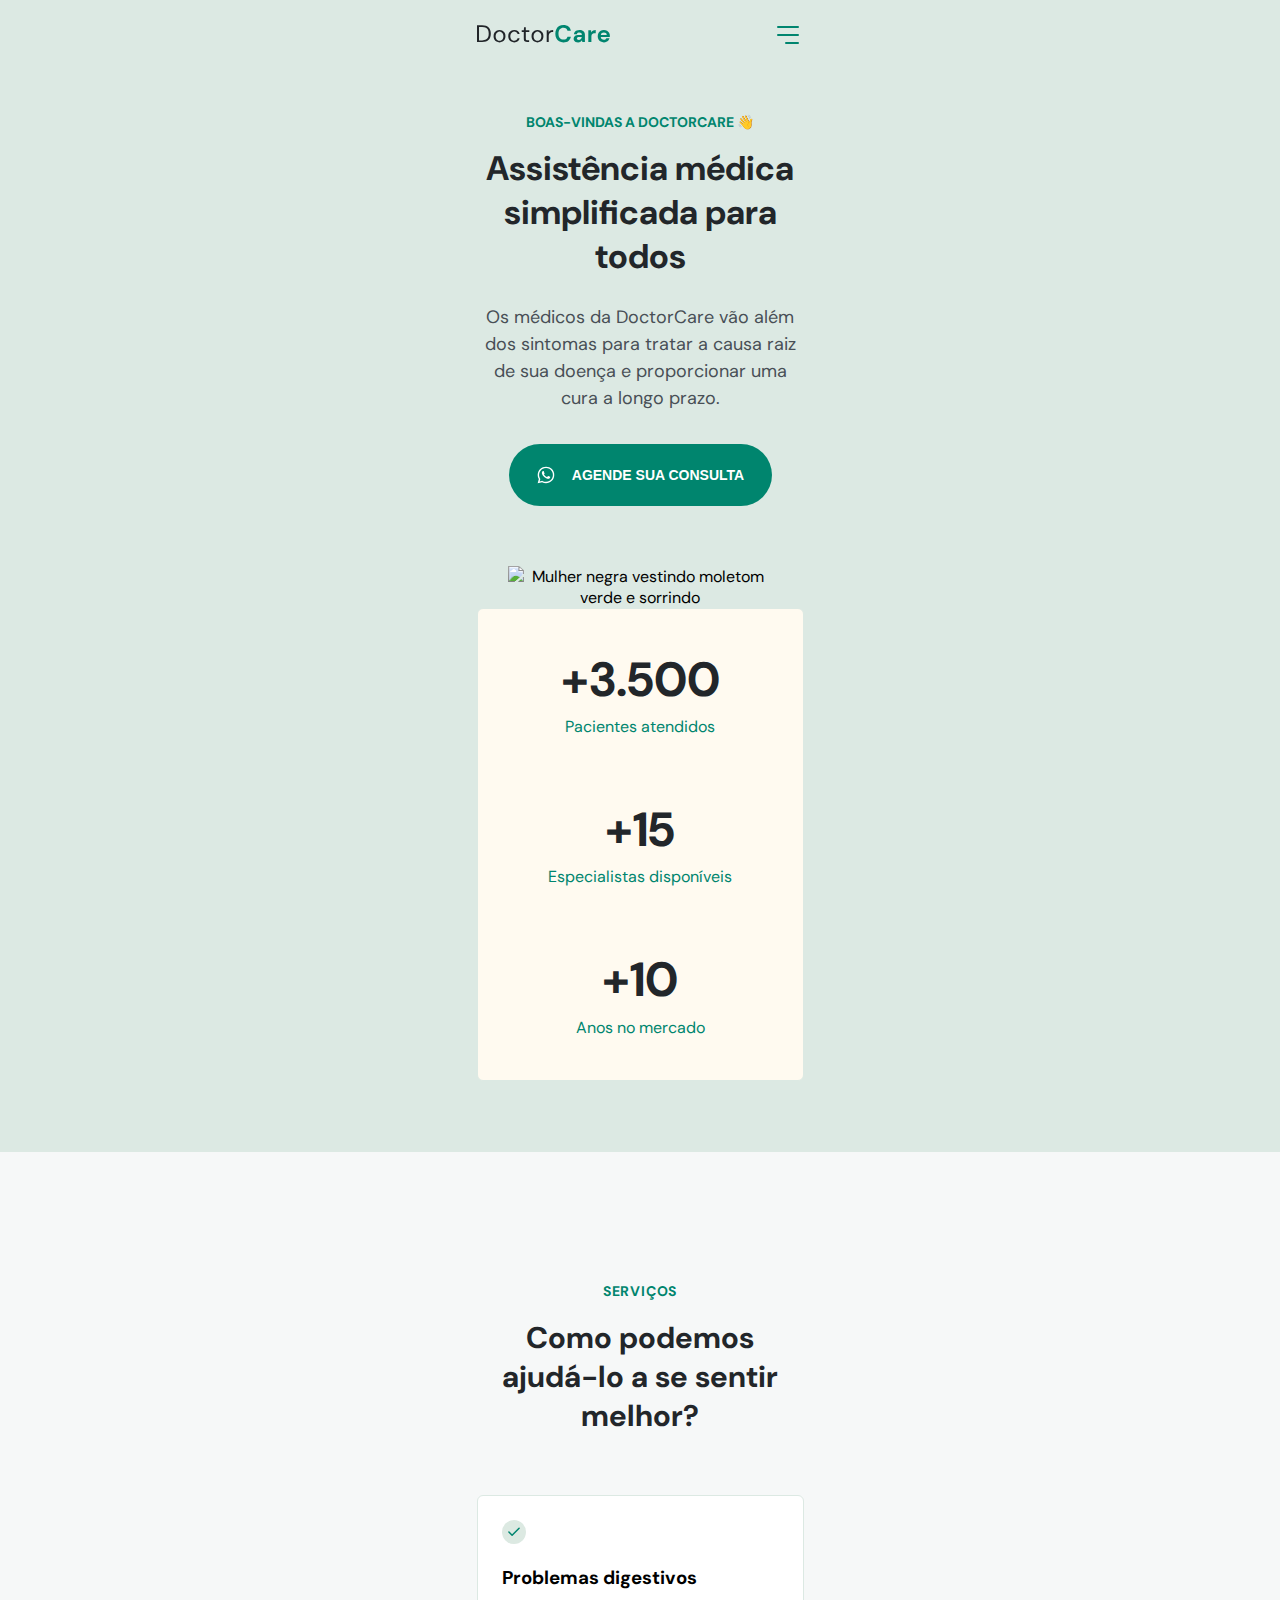
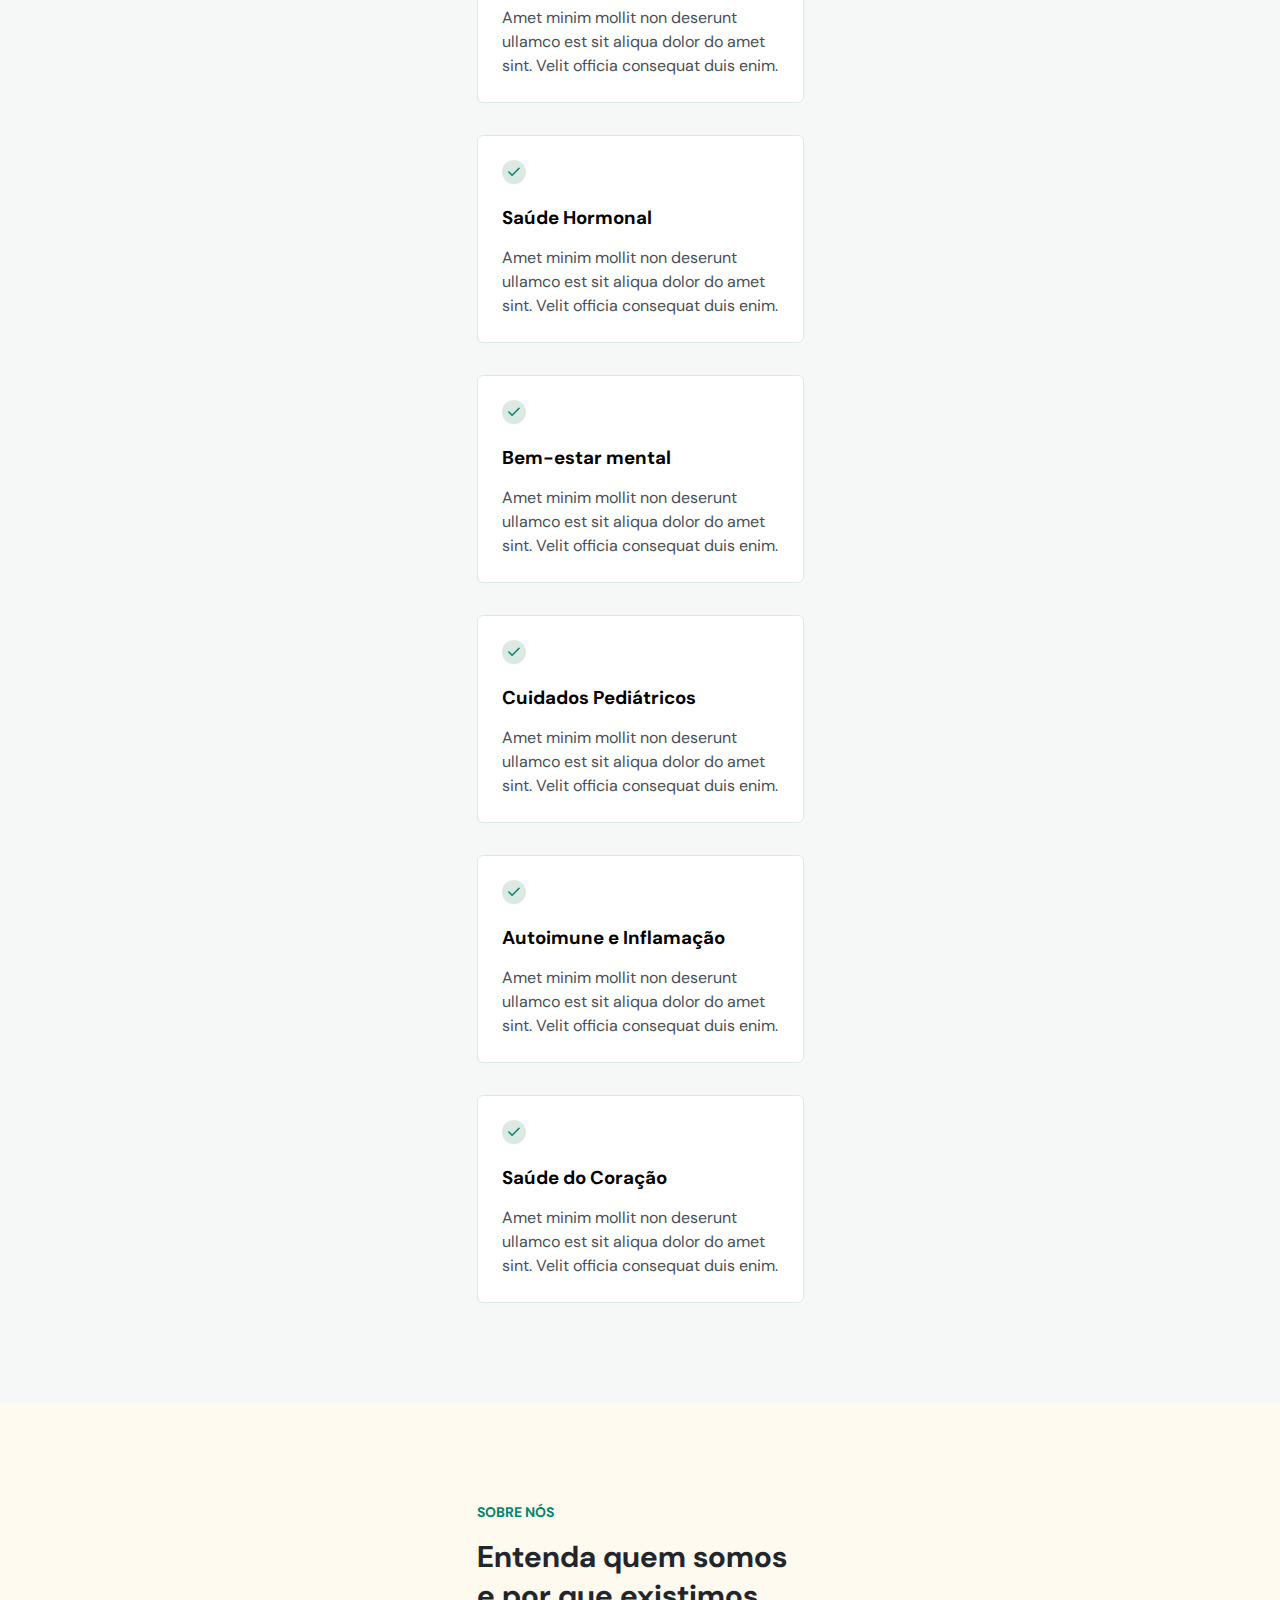
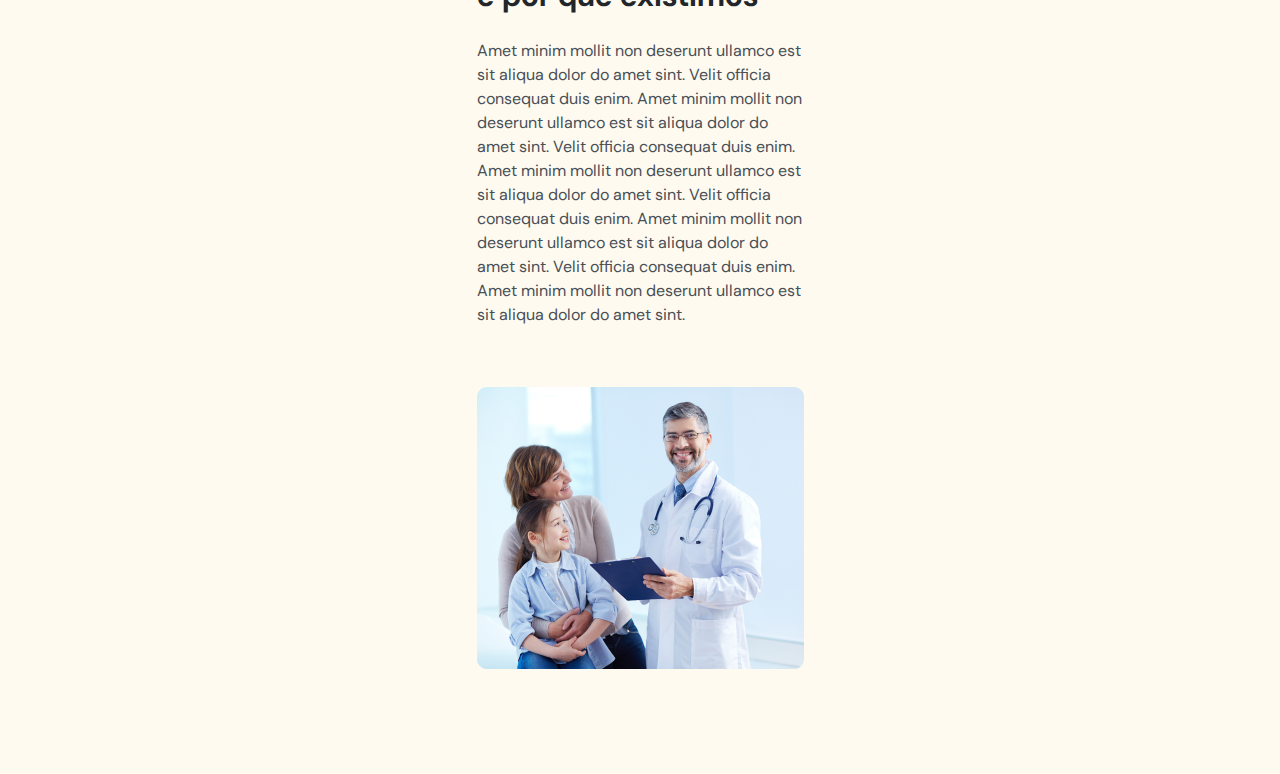
==== commit 7ecbd24e: "update about" ====
--- a/index.html
+++ b/index.html
@@ -72,7 +72,7 @@
           <ul>
             <li><a onclick="closeMenu()" href="#homme">Início</a></li>
             <li><a onclick="closeMenu()" href="#services">Serviços</a></li>
-            <li><a href="#">Sobre</a></li>
+            <li><a onclick="closeMenu()" href="#about">Sobre</a></li>
           </ul>
 
           <a class="button" href="#">Agende sua consulta</a>
@@ -220,38 +220,42 @@
       </div>
     </nav>
 
-    <header id="homme">
+    <section id="homme">
 
       <div class="wrapper">
-
-      <h4>BOAS-VINDAS A DOCTORCARE 👋</h4>
-      <h1>Assistência médica simplificada para todos</h1>
-      <p>
-        Os médicos da DoctorCare vão além dos sintomas para tratar a causa raiz
-        de sua doença e proporcionar uma cura a longo prazo.
-      </p>
-      <button>
-        <svg
-          width="20"
-          height="20"
-          viewBox="0 0 20 20"
-          fill="none"
-          xmlns="http://www.w3.org/2000/svg"
-        >
-          <path
-            d="M13.8337 11.6667C13.667 11.5833 12.5837 11.0833 12.417 11C12.2503 10.9167 12.0837 10.9167 11.917 11.0833C11.7503 11.25 11.417 11.75 11.2503 11.9167C11.167 12.0833 11.0003 12.0833 10.8337 12C10.2503 11.75 9.66699 11.4167 9.16699 11C8.75033 10.5833 8.33366 10.0833 8.00033 9.58334C7.91699 9.41668 8.00033 9.25001 8.08366 9.16668C8.16699 9.08334 8.25033 8.91668 8.41699 8.83334C8.50033 8.75001 8.58366 8.58334 8.58366 8.50001C8.66699 8.41668 8.66699 8.25001 8.58366 8.16668C8.50033 8.08334 8.08366 7.08334 7.91699 6.66668C7.83366 6.08334 7.66699 6.08334 7.50033 6.08334C7.41699 6.08334 7.25033 6.08334 7.08366 6.08334C6.91699 6.08334 6.66699 6.25001 6.58366 6.33334C6.08366 6.83334 5.83366 7.41668 5.83366 8.08334C5.91699 8.83334 6.16699 9.58334 6.66699 10.25C7.58366 11.5833 8.75033 12.6667 10.167 13.3333C10.5837 13.5 10.917 13.6667 11.3337 13.75C11.7503 13.9167 12.167 13.9167 12.667 13.8333C13.2503 13.75 13.7503 13.3333 14.0837 12.8333C14.2503 12.5 14.2503 12.1667 14.167 11.8333C14.167 11.8333 14.0003 11.75 13.8337 11.6667ZM15.917 4.08334C12.667 0.833344 7.41699 0.833344 4.16699 4.08334C1.50033 6.75001 1.00033 10.8333 2.83366 14.0833L1.66699 18.3333L6.08366 17.1667C7.33366 17.8333 8.66699 18.1667 10.0003 18.1667C14.5837 18.1667 18.2503 14.5 18.2503 9.91668C18.3337 7.75001 17.417 5.66668 15.917 4.08334ZM13.667 15.75C12.5837 16.4167 11.3337 16.8333 10.0003 16.8333C8.75033 16.8333 7.58366 16.5 6.50033 15.9167L6.25033 15.75L3.66699 16.4167L4.33366 13.9167L4.16699 13.6667C2.16699 10.3333 3.16699 6.16668 6.41699 4.08334C9.66699 2.00001 13.8337 3.08334 15.8337 6.25001C17.8337 9.50001 16.917 13.75 13.667 15.75Z"
-            fill="white"
-          />
-        </svg>
-
-        Agende sua consulta
-      </button>
-
-      <img
-        src="/assets/Foto.png"
-        alt="Mulher negra vestindo moletom verde e sorrindo"
-      />
-
+      <header>
+        <h4>BOAS-VINDAS A DOCTORCARE 👋</h4>
+        <h1>Assistência médica simplificada para todos</h1>
+      </header>
+      
+      <div class="content">
+        <p>
+          Os médicos da DoctorCare vão além dos sintomas para tratar a causa raiz
+          de sua doença e proporcionar uma cura a longo prazo.
+        </p>
+        <button>
+          <svg
+            width="20"
+            height="20"
+            viewBox="0 0 20 20"
+            fill="none"
+            xmlns="http://www.w3.org/2000/svg"
+          >
+            <path
+              d="M13.8337 11.6667C13.667 11.5833 12.5837 11.0833 12.417 11C12.2503 10.9167 12.0837 10.9167 11.917 11.0833C11.7503 11.25 11.417 11.75 11.2503 11.9167C11.167 12.0833 11.0003 12.0833 10.8337 12C10.2503 11.75 9.66699 11.4167 9.16699 11C8.75033 10.5833 8.33366 10.0833 8.00033 9.58334C7.91699 9.41668 8.00033 9.25001 8.08366 9.16668C8.16699 9.08334 8.25033 8.91668 8.41699 8.83334C8.50033 8.75001 8.58366 8.58334 8.58366 8.50001C8.66699 8.41668 8.66699 8.25001 8.58366 8.16668C8.50033 8.08334 8.08366 7.08334 7.91699 6.66668C7.83366 6.08334 7.66699 6.08334 7.50033 6.08334C7.41699 6.08334 7.25033 6.08334 7.08366 6.08334C6.91699 6.08334 6.66699 6.25001 6.58366 6.33334C6.08366 6.83334 5.83366 7.41668 5.83366 8.08334C5.91699 8.83334 6.16699 9.58334 6.66699 10.25C7.58366 11.5833 8.75033 12.6667 10.167 13.3333C10.5837 13.5 10.917 13.6667 11.3337 13.75C11.7503 13.9167 12.167 13.9167 12.667 13.8333C13.2503 13.75 13.7503 13.3333 14.0837 12.8333C14.2503 12.5 14.2503 12.1667 14.167 11.8333C14.167 11.8333 14.0003 11.75 13.8337 11.6667ZM15.917 4.08334C12.667 0.833344 7.41699 0.833344 4.16699 4.08334C1.50033 6.75001 1.00033 10.8333 2.83366 14.0833L1.66699 18.3333L6.08366 17.1667C7.33366 17.8333 8.66699 18.1667 10.0003 18.1667C14.5837 18.1667 18.2503 14.5 18.2503 9.91668C18.3337 7.75001 17.417 5.66668 15.917 4.08334ZM13.667 15.75C12.5837 16.4167 11.3337 16.8333 10.0003 16.8333C8.75033 16.8333 7.58366 16.5 6.50033 15.9167L6.25033 15.75L3.66699 16.4167L4.33366 13.9167L4.16699 13.6667C2.16699 10.3333 3.16699 6.16668 6.41699 4.08334C9.66699 2.00001 13.8337 3.08334 15.8337 6.25001C17.8337 9.50001 16.917 13.75 13.667 15.75Z"
+              fill="white"
+            />
+          </svg>
+  
+          Agende sua consulta
+        </button>
+  
+        <img
+          src="/assets/Foto.png"
+          alt="Mulher negra vestindo moletom verde e sorrindo"
+        />
+      </div>
+      
       <div class="stats">
         <div class="stat">
           <h3>+3.500</h3>
@@ -269,7 +273,7 @@
         </div>
       </div>
       </div>
-    </header>
+    </section>
 
     <section id="services">
       <div class="wrapper">
@@ -278,161 +282,180 @@
           <h2>Como podemos ajudá-lo a se sentir melhor?</h2>
         </header>
 
-        <div class="cards">
-          <div class="card">
-            <svg
-              width="24"
-              height="24"
-              viewBox="0 0 24 24"
-              fill="none"
-              xmlns="http://www.w3.org/2000/svg"
-            >
-              <circle cx="12" cy="12" r="12" fill="#DCE9E2" />
-              <path
-                d="M17.091 8.18182L10.091 15.1818L6.90918 12"
-                stroke="#00856F"
-                stroke-width="1.5"
-                stroke-linecap="round"
-                stroke-linejoin="round"
-              />
-            </svg>
-
-            <h3>Problemas digestivos</h3>
-            <p>
-              Amet minim mollit non deserunt ullamco est sit aliqua dolor do
-              amet sint. Velit officia consequat duis enim.
-            </p>
+        <div class="content">
+          <div class="cards">
+            <div class="card">
+              <svg
+                width="24"
+                height="24"
+                viewBox="0 0 24 24"
+                fill="none"
+                xmlns="http://www.w3.org/2000/svg"
+              >
+                <circle cx="12" cy="12" r="12" fill="#DCE9E2" />
+                <path
+                  d="M17.091 8.18182L10.091 15.1818L6.90918 12"
+                  stroke="#00856F"
+                  stroke-width="1.5"
+                  stroke-linecap="round"
+                  stroke-linejoin="round"
+                />
+              </svg>
+  
+              <h3>Problemas digestivos</h3>
+              <p>
+                Amet minim mollit non deserunt ullamco est sit aliqua dolor do
+                amet sint. Velit officia consequat duis enim.
+              </p>
+            </div>
+  
+            <div class="card">
+              <svg
+                width="24"
+                height="24"
+                viewBox="0 0 24 24"
+                fill="none"
+                xmlns="http://www.w3.org/2000/svg"
+              >
+                <circle cx="12" cy="12" r="12" fill="#DCE9E2" />
+                <path
+                  d="M17.091 8.18182L10.091 15.1818L6.90918 12"
+                  stroke="#00856F"
+                  stroke-width="1.5"
+                  stroke-linecap="round"
+                  stroke-linejoin="round"
+                />
+              </svg>
+  
+              <h3>Saúde Hormonal</h3>
+              <p>
+                Amet minim mollit non deserunt ullamco est sit aliqua dolor do
+                amet sint. Velit officia consequat duis enim.
+              </p>
+            </div>
+  
+            <div class="card">
+              <svg
+                width="24"
+                height="24"
+                viewBox="0 0 24 24"
+                fill="none"
+                xmlns="http://www.w3.org/2000/svg"
+              >
+                <circle cx="12" cy="12" r="12" fill="#DCE9E2" />
+                <path
+                  d="M17.091 8.18182L10.091 15.1818L6.90918 12"
+                  stroke="#00856F"
+                  stroke-width="1.5"
+                  stroke-linecap="round"
+                  stroke-linejoin="round"
+                />
+              </svg>
+  
+              <h3>Bem-estar mental</h3>
+              <p>
+                Amet minim mollit non deserunt ullamco est sit aliqua dolor do
+                amet sint. Velit officia consequat duis enim.
+              </p>
+            </div>
+  
+            <div class="card">
+              <svg
+                width="24"
+                height="24"
+                viewBox="0 0 24 24"
+                fill="none"
+                xmlns="http://www.w3.org/2000/svg"
+              >
+                <circle cx="12" cy="12" r="12" fill="#DCE9E2" />
+                <path
+                  d="M17.091 8.18182L10.091 15.1818L6.90918 12"
+                  stroke="#00856F"
+                  stroke-width="1.5"
+                  stroke-linecap="round"
+                  stroke-linejoin="round"
+                />
+              </svg>
+  
+              <h3>Cuidados Pediátricos</h3>
+              <p>
+                Amet minim mollit non deserunt ullamco est sit aliqua dolor do
+                amet sint. Velit officia consequat duis enim.
+              </p>
+            </div>
+  
+            <div class="card">
+              <svg
+                width="24"
+                height="24"
+                viewBox="0 0 24 24"
+                fill="none"
+                xmlns="http://www.w3.org/2000/svg"
+              >
+                <circle cx="12" cy="12" r="12" fill="#DCE9E2" />
+                <path
+                  d="M17.091 8.18182L10.091 15.1818L6.90918 12"
+                  stroke="#00856F"
+                  stroke-width="1.5"
+                  stroke-linecap="round"
+                  stroke-linejoin="round"
+                />
+              </svg>
+  
+              <h3>Autoimune e Inflamação</h3>
+              <p>
+                Amet minim mollit non deserunt ullamco est sit aliqua dolor do
+                amet sint. Velit officia consequat duis enim.
+              </p>
+            </div>
+  
+            <div class="card">
+              <svg
+                width="24"
+                height="24"
+                viewBox="0 0 24 24"
+                fill="none"
+                xmlns="http://www.w3.org/2000/svg"
+              >
+                <circle cx="12" cy="12" r="12" fill="#DCE9E2" />
+                <path
+                  d="M17.091 8.18182L10.091 15.1818L6.90918 12"
+                  stroke="#00856F"
+                  stroke-width="1.5"
+                  stroke-linecap="round"
+                  stroke-linejoin="round"
+                />
+              </svg>
+  
+              <h3>Saúde do Coração</h3>
+              <p>
+                Amet minim mollit non deserunt ullamco est sit aliqua dolor do
+                amet sint. Velit officia consequat duis enim.
+              </p>
+            </div>
           </div>
-
-          <div class="card">
-            <svg
-              width="24"
-              height="24"
-              viewBox="0 0 24 24"
-              fill="none"
-              xmlns="http://www.w3.org/2000/svg"
-            >
-              <circle cx="12" cy="12" r="12" fill="#DCE9E2" />
-              <path
-                d="M17.091 8.18182L10.091 15.1818L6.90918 12"
-                stroke="#00856F"
-                stroke-width="1.5"
-                stroke-linecap="round"
-                stroke-linejoin="round"
-              />
-            </svg>
-
-            <h3>Saúde Hormonal</h3>
-            <p>
-              Amet minim mollit non deserunt ullamco est sit aliqua dolor do
-              amet sint. Velit officia consequat duis enim.
-            </p>
-          </div>
-
-          <div class="card">
-            <svg
-              width="24"
-              height="24"
-              viewBox="0 0 24 24"
-              fill="none"
-              xmlns="http://www.w3.org/2000/svg"
-            >
-              <circle cx="12" cy="12" r="12" fill="#DCE9E2" />
-              <path
-                d="M17.091 8.18182L10.091 15.1818L6.90918 12"
-                stroke="#00856F"
-                stroke-width="1.5"
-                stroke-linecap="round"
-                stroke-linejoin="round"
-              />
-            </svg>
-
-            <h3>Bem-estar mental</h3>
-            <p>
-              Amet minim mollit non deserunt ullamco est sit aliqua dolor do
-              amet sint. Velit officia consequat duis enim.
-            </p>
-          </div>
-
-          <div class="card">
-            <svg
-              width="24"
-              height="24"
-              viewBox="0 0 24 24"
-              fill="none"
-              xmlns="http://www.w3.org/2000/svg"
-            >
-              <circle cx="12" cy="12" r="12" fill="#DCE9E2" />
-              <path
-                d="M17.091 8.18182L10.091 15.1818L6.90918 12"
-                stroke="#00856F"
-                stroke-width="1.5"
-                stroke-linecap="round"
-                stroke-linejoin="round"
-              />
-            </svg>
-
-            <h3>Cuidados Pediátricos</h3>
-            <p>
-              Amet minim mollit non deserunt ullamco est sit aliqua dolor do
-              amet sint. Velit officia consequat duis enim.
-            </p>
-          </div>
-
-          <div class="card">
-            <svg
-              width="24"
-              height="24"
-              viewBox="0 0 24 24"
-              fill="none"
-              xmlns="http://www.w3.org/2000/svg"
-            >
-              <circle cx="12" cy="12" r="12" fill="#DCE9E2" />
-              <path
-                d="M17.091 8.18182L10.091 15.1818L6.90918 12"
-                stroke="#00856F"
-                stroke-width="1.5"
-                stroke-linecap="round"
-                stroke-linejoin="round"
-              />
-            </svg>
-
-            <h3>Autoimune e Inflamação</h3>
-            <p>
-              Amet minim mollit non deserunt ullamco est sit aliqua dolor do
-              amet sint. Velit officia consequat duis enim.
-            </p>
-          </div>
-
-          <div class="card">
-            <svg
-              width="24"
-              height="24"
-              viewBox="0 0 24 24"
-              fill="none"
-              xmlns="http://www.w3.org/2000/svg"
-            >
-              <circle cx="12" cy="12" r="12" fill="#DCE9E2" />
-              <path
-                d="M17.091 8.18182L10.091 15.1818L6.90918 12"
-                stroke="#00856F"
-                stroke-width="1.5"
-                stroke-linecap="round"
-                stroke-linejoin="round"
-              />
-            </svg>
-
-            <h3>Saúde do Coração</h3>
-            <p>
-              Amet minim mollit non deserunt ullamco est sit aliqua dolor do
-              amet sint. Velit officia consequat duis enim.
-            </p>
-          </div>
         </div>
 
         </div>
       </div>
     </section>
+
+    <section id="about">
+      <div class="wrapper">
+        <header>
+          <h4>SOBRE NÓS</h4>
+          <h2>Entenda quem somos e por que existimos</h2>
+        </header>
+
+        <div class="content">
+          <p>
+            Amet minim mollit non deserunt ullamco est sit aliqua dolor do amet sint. Velit officia consequat duis enim. Amet minim mollit non deserunt ullamco est sit aliqua dolor do amet sint. Velit officia consequat duis enim. Amet minim mollit non deserunt ullamco est sit aliqua dolor do amet sint. Velit officia consequat duis enim. Amet minim mollit non deserunt ullamco est sit aliqua dolor do amet sint. Velit officia consequat duis enim. Amet minim mollit non deserunt ullamco est sit aliqua dolor do amet sint.
+          </p>
+          <img src="/assets/happy-doctor-holding-a-clipboard-with-patients.png" alt="Doutor feliz segurando uma prancheta com pacientes">
+        </div>
+      </div>
+    </section>
+
 
     <!--Scroll reveal LIB-->
 
--- a/style.css
+++ b/style.css
@@ -55,31 +55,22 @@
   padding-block: 10rem;
 }
 
-/*=== HOME =================================*/
-#homme {
-  padding-top: calc(4.1rem + var(--nav-height));
-}
-
-#homme::before {
-  content: '';
-  width: 100%;
-  height: calc(108rem + var(--nav-height));
-  background-color: var(--brand-light);
-  display: block;
-
-  position: absolute;
-  top: 0;
-  left: 0;
-  z-index: -1;
-}
-
-#homme h4 {
+section header h4 {
   font-size: 1.4rem;
   color: var(--primary-color);
   margin-bottom: 1.6rem;
 }
 
-#homme h1 {
+section header h2 {
+  font-size: 3rem;
+  line-height: 3.9rem;
+
+  color: var(--headline);
+
+  margin-bottom: 6rem;
+}
+
+section header h1 {
   font-size: 3.4rem;
   color: var(--headline);
   line-height: 130%;
@@ -87,75 +78,16 @@
   margin-bottom: 2.4rem;
 }
 
-#homme p {
-  font-size: 1.8rem;
-  line-height: 150%;
+section .content p {
   font-weight: 400;
-  color: var(--paragraph);
-
-  margin-bottom: 3.2rem;
-}
-
-#homme button {
-  background: var(--primary-color);
-
-  border: none;
-  border-radius: 4rem;
-
-  margin-bottom: 6rem;
-
-  height: 6.2rem;
-  width: 26.3rem;
-
-  color: white;
-  font-size: 1.4rem;
-  font-weight: 700;
-  text-transform: uppercase;
-
-  display: flex;
-  align-items: center;
-  justify-content: center;
-  gap: 1.6rem;
-
-  margin-right: auto;
-  margin-left: auto;
-}
-
-#homme img {
-  width: 26.4rem;
-  display: block;
-  margin-inline: auto;
-  object-position: 0 2rem;
-}
-
-#homme .stats {
-  width: 32.7rem;
-  padding-block: 4rem;
-  margin-inline: auto;
-
-  background-color: var(--brand-beige);
-  border: 1px solid var(--brand-light);
-  border-radius: 0.6rem;
-
-  display: flex;
-  flex-direction: column;
-  justify-content: center;
-  gap: 6rem;
-}
-
-#homme .stat h3 {
-  font-size: 4.8rem;
-  color: var(--headline);
-  line-height: 130%;
-
-  margin-bottom: 0.4rem;
-}
-
-#homme .stat p {
-  margin: 0;
-  color: var(--primary-color);
   font-size: 1.6rem;
   line-height: 150%;
+
+  color: var(--paragraph);
+}
+
+img {
+  max-width: 100%;
 }
 
 /*=== NAVIGATION =================================*/
@@ -166,8 +98,7 @@
 
   position: fixed;
   top: 0;
-  left: 50%;
-  transform: translateX(-50%);
+  width: 100vw;
 
   z-index: 100;
 }
@@ -180,12 +111,10 @@
 
 nav.scroll {
   background: var(--primary-color);
-  width: 100vw;
-  position: fixed;
-  top: 0;
-}
-
-nav.scroll svg:nth-child(1) path {
+ 
+}
+
+nav.scroll .logo path {
   fill: white;
 }
 
@@ -205,7 +134,7 @@
 }
 
 body.menu-expanded > :not(nav) {
-  display: none;
+  visibility: hidden;
 }
 
 .menu,
@@ -238,10 +167,6 @@
 
   transition: transform 300ms;
   transform: translateY(0%);
-}
-
-body.menu-expanded nav {
-  position: relative;
 }
 
 .menu ul:nth-child(1) {
@@ -300,6 +225,109 @@
   stroke: white;
 }
 
+/*=== HOME =================================*/
+#homme {
+  padding-top: calc(4.1rem + var(--nav-height));
+}
+
+#homme::before {
+  content: '';
+  width: 100%;
+  height: calc(108rem + var(--nav-height));
+  background-color: var(--brand-light);
+  display: block;
+
+  position: absolute;
+  top: 0;
+  left: 0;
+  z-index: -1;
+}
+
+#homme h4 {
+  font-size: 1.4rem;
+  color: var(--primary-color);
+  margin-bottom: 1.6rem;
+}
+
+#homme h1 {
+  font-size: 3.4rem;
+  color: var(--headline);
+  line-height: 130%;
+
+  margin-bottom: 2.4rem;
+}
+
+#homme p {
+  font-size: 1.8rem;
+  line-height: 150%;
+  font-weight: 400;
+  color: var(--paragraph);
+
+  margin-bottom: 3.2rem;
+}
+
+#homme button {
+  background: var(--primary-color);
+
+  border: none;
+  border-radius: 4rem;
+
+  margin-bottom: 6rem;
+
+  height: 6.2rem;
+  width: 26.3rem;
+
+  color: white;
+  font-size: 1.4rem;
+  font-weight: 700;
+  text-transform: uppercase;
+
+  display: flex;
+  align-items: center;
+  justify-content: center;
+  gap: 1.6rem;
+
+  margin-right: auto;
+  margin-left: auto;
+}
+
+#homme img {
+  width: 26.4rem;
+  display: block;
+  margin-inline: auto;
+  object-position: 0 2rem;
+}
+
+#homme .stats {
+  width: 32.7rem;
+  padding-block: 4rem;
+  margin-inline: auto;
+
+  background-color: var(--brand-beige);
+  border: 1px solid var(--brand-light);
+  border-radius: 0.6rem;
+
+  display: flex;
+  flex-direction: column;
+  justify-content: center;
+  gap: 6rem;
+}
+
+#homme .stat h3 {
+  font-size: 4.8rem;
+  color: var(--headline);
+  line-height: 130%;
+
+  margin-bottom: 0.4rem;
+}
+
+#homme .stat p {
+  margin: 0;
+  color: var(--primary-color);
+  font-size: 1.6rem;
+  line-height: 150%;
+}
+
 /*SERVICES====================================================*/
 
 #services header h4 {
@@ -343,3 +371,20 @@
   margin-block: 1.6rem;
 }
 
+/*ABOUT====================================================*/
+ #about {
+   text-align: left;
+   background-color: var(--brand-beige);
+ }
+#about header h4{
+  text-transform: uppercase;
+}
+
+#about header h2 {
+   margin-bottom: 2.4rem;
+ }
+
+ #about .content p {
+   margin-top: 2.4rem;
+   margin-bottom: 6rem;
+ }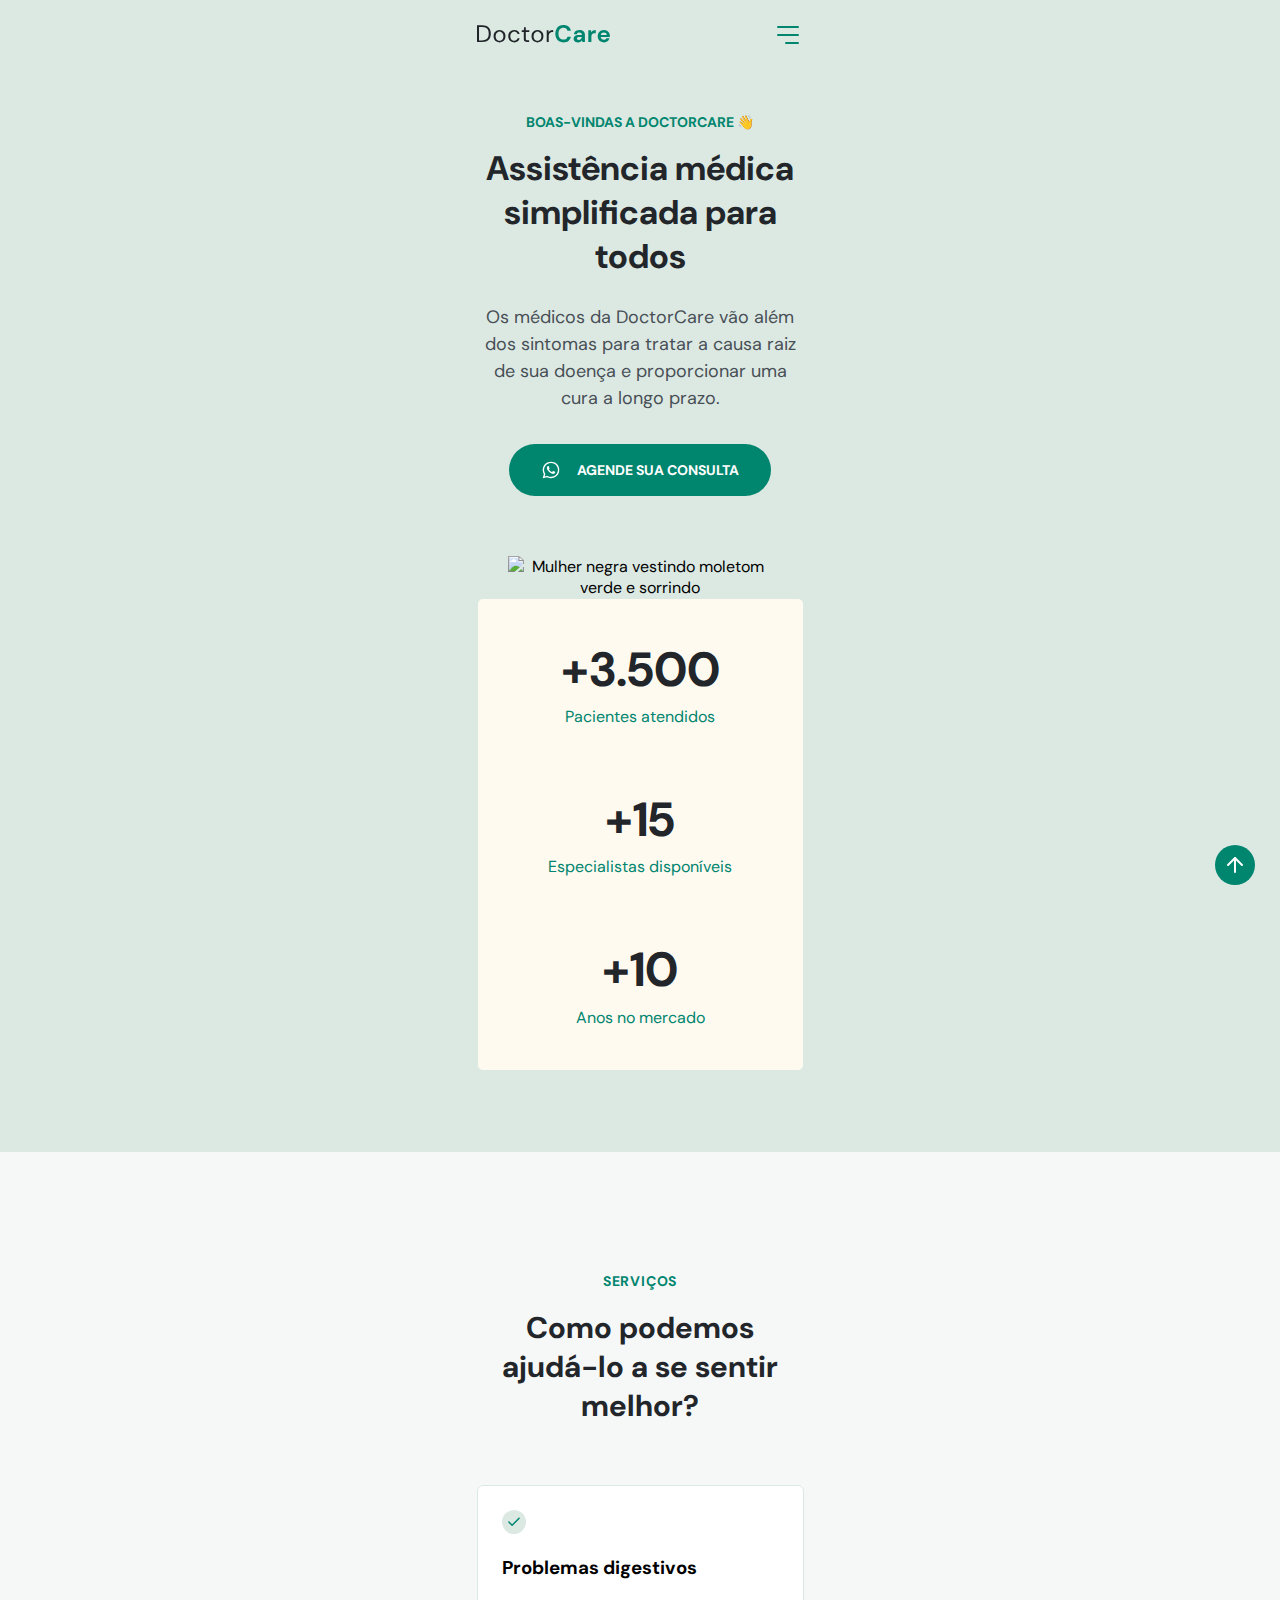
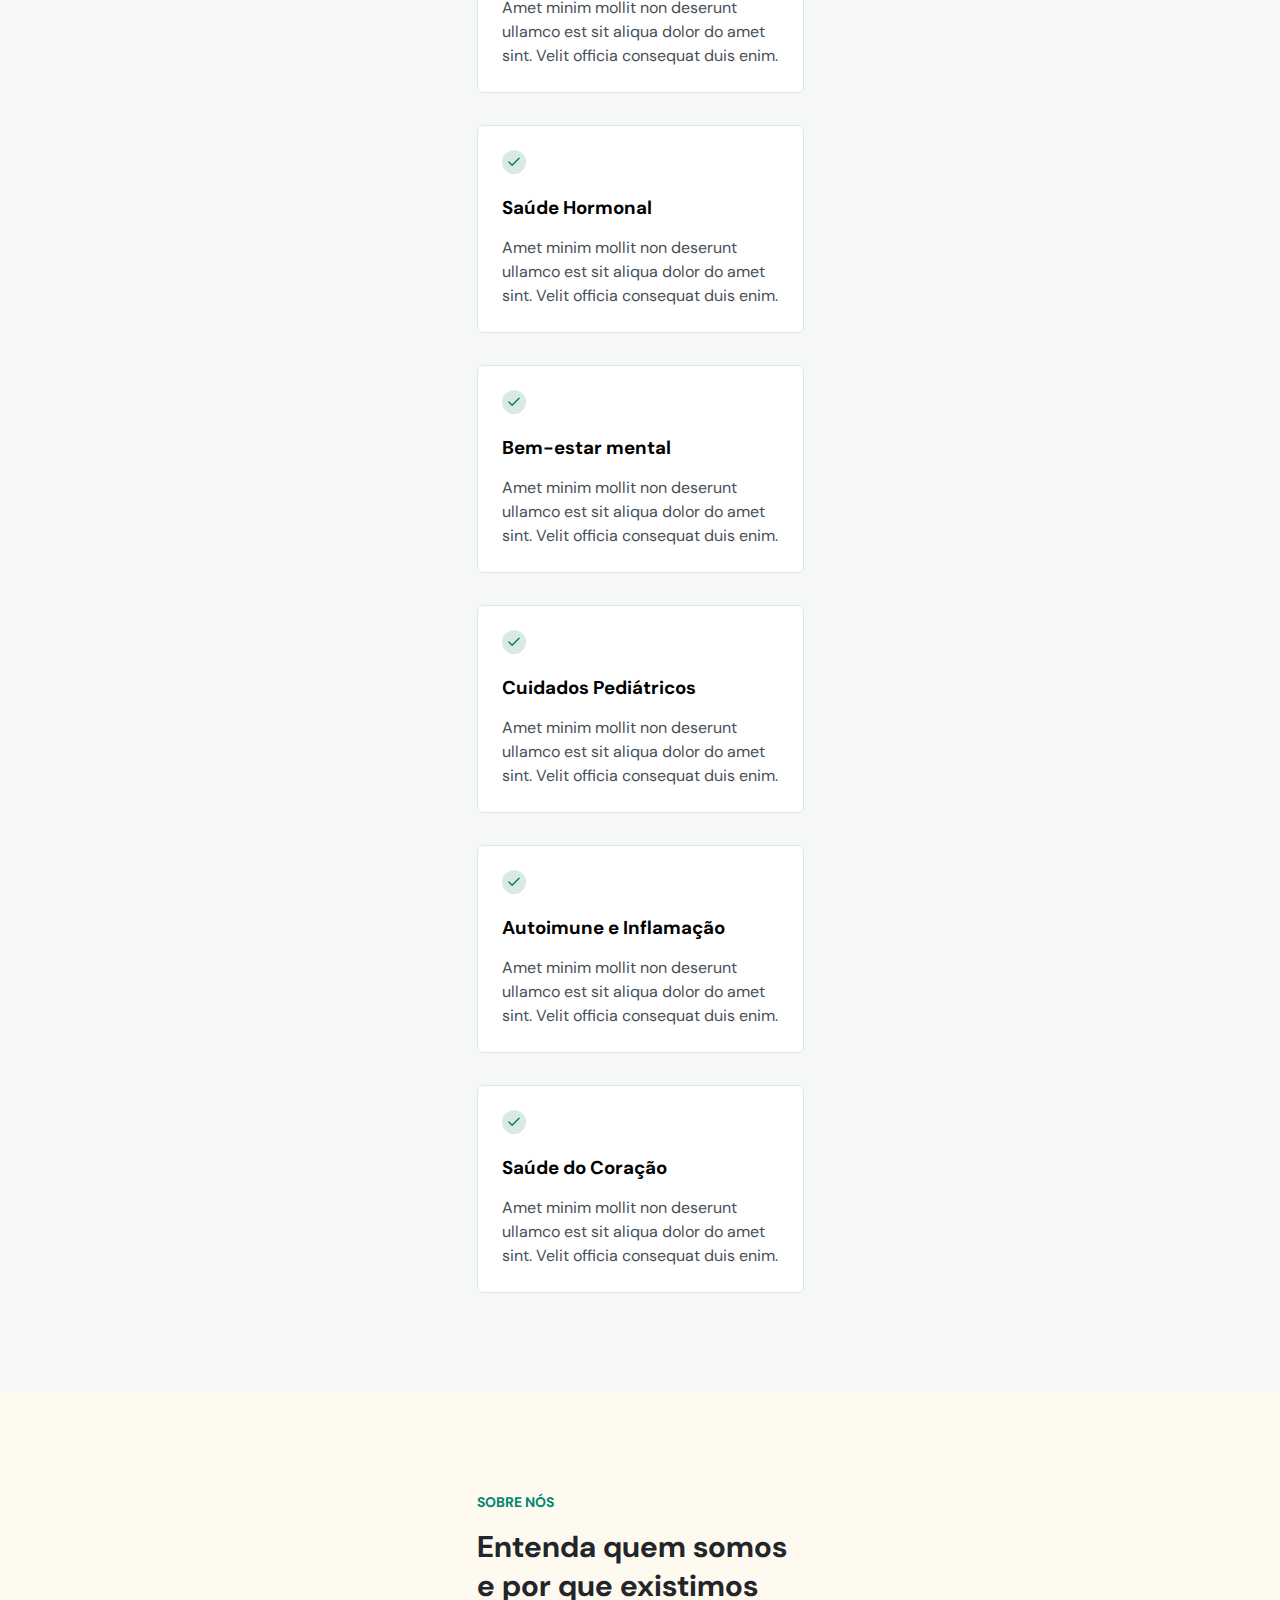
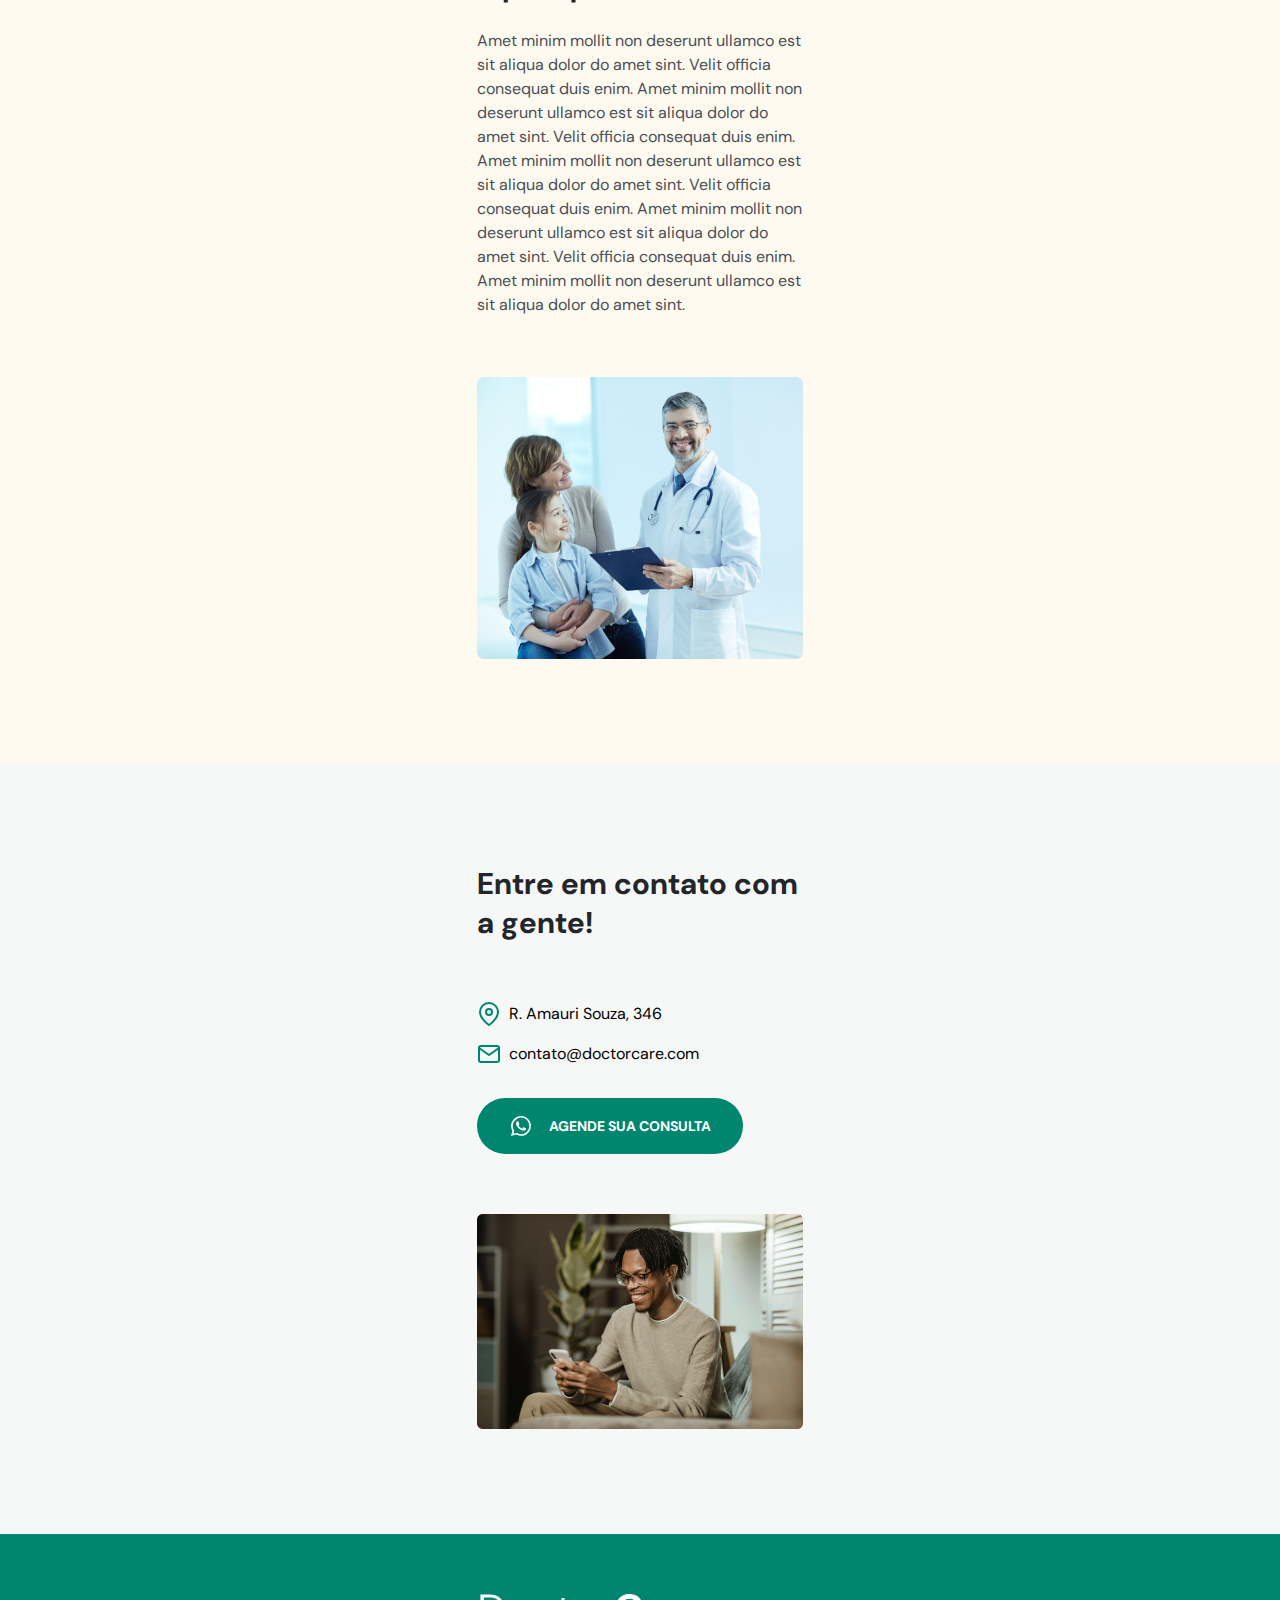
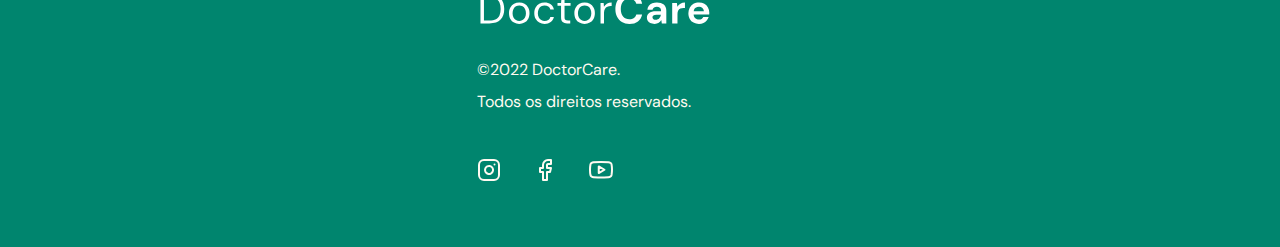
==== commit 071bf35c: "update footer" ====
--- a/index.html
+++ b/index.html
@@ -14,7 +14,7 @@
       rel="stylesheet"
     />
   </head>
-  <body onscroll="onScroll()" >
+  <body>
     <nav id="navigation" >
       <div class="wrapper">
         <a class="logo" href="#homme">
@@ -75,7 +75,7 @@
             <li><a onclick="closeMenu()" href="#about">Sobre</a></li>
           </ul>
 
-          <a class="button" href="#">Agende sua consulta</a>
+          <a class="button" onclick="closeMenu()" href="#contact">Agende sua consulta</a>
 
           <ul class="social-links">
             <li>
@@ -233,7 +233,7 @@
           Os médicos da DoctorCare vão além dos sintomas para tratar a causa raiz
           de sua doença e proporcionar uma cura a longo prazo.
         </p>
-        <button>
+        <a class="button" href="#contact">
           <svg
             width="20"
             height="20"
@@ -248,7 +248,7 @@
           </svg>
   
           Agende sua consulta
-        </button>
+        </a>
   
         <img
           src="/assets/Foto.png"
@@ -451,11 +451,201 @@
           <p>
             Amet minim mollit non deserunt ullamco est sit aliqua dolor do amet sint. Velit officia consequat duis enim. Amet minim mollit non deserunt ullamco est sit aliqua dolor do amet sint. Velit officia consequat duis enim. Amet minim mollit non deserunt ullamco est sit aliqua dolor do amet sint. Velit officia consequat duis enim. Amet minim mollit non deserunt ullamco est sit aliqua dolor do amet sint. Velit officia consequat duis enim. Amet minim mollit non deserunt ullamco est sit aliqua dolor do amet sint.
           </p>
-          <img src="/assets/happy-doctor-holding-a-clipboard-with-patients.png" alt="Doutor feliz segurando uma prancheta com pacientes">
+          <img src="/assets/doutor-feliz-com-prancheta-na-mão-e-pacientes.png" alt="Doutor feliz segurando uma prancheta com pacientes">
         </div>
       </div>
     </section>
 
+    <section id="contact">
+      <div class="wrapper">
+        <header>
+          <h2>Entre em contato com a gente!</h2>
+        </header>
+
+        <div class="content">
+          <ul>
+            <li>
+              <svg width="24" height="24" viewBox="0 0 24 24" fill="none" xmlns="http://www.w3.org/2000/svg">
+                <path d="M21 10C21 17 12 23 12 23C12 23 3 17 3 10C3 7.61305 3.94821 5.32387 5.63604 3.63604C7.32387 1.94821 9.61305 1 12 1C14.3869 1 16.6761 1.94821 18.364 3.63604C20.0518 5.32387 21 7.61305 21 10Z" stroke="#00856F" stroke-width="2" stroke-linecap="round" stroke-linejoin="round"/>
+                <path d="M12 13C13.6569 13 15 11.6569 15 10C15 8.34315 13.6569 7 12 7C10.3431 7 9 8.34315 9 10C9 11.6569 10.3431 13 12 13Z" stroke="#00856F" stroke-width="2" stroke-linecap="round" stroke-linejoin="round"/>
+                </svg>
+
+               R. Amauri Souza, 346
+            </li>
+            <li>
+              <svg width="24" height="24" viewBox="0 0 24 24" fill="none" xmlns="http://www.w3.org/2000/svg">
+                <path d="M4 4H20C21.1 4 22 4.9 22 6V18C22 19.1 21.1 20 20 20H4C2.9 20 2 19.1 2 18V6C2 4.9 2.9 4 4 4Z" stroke="#00856F" stroke-width="2" stroke-linecap="round" stroke-linejoin="round"/>
+                <path d="M22 6L12 13L2 6" stroke="#00856F" stroke-width="2" stroke-linecap="round" stroke-linejoin="round"/>
+                </svg>
+ 
+                contato@doctorcare.com
+            </li>
+          </ul>
+
+          <a class="button"
+            href="https://wa.me/551112348547" target="_blank">
+            <svg width="24" height="24" viewBox="0 0 24 24" fill="none" xmlns="http://www.w3.org/2000/svg">
+              <path d="M16.6 14.0001C16.4 13.9001 15.1 13.3001 14.9 13.2001C14.7 13.1001 14.5 13.1001 14.3 13.3001C14.1 13.5001 13.7 14.1001 13.5 14.3001C13.4 14.5001 13.2 14.5001 13 14.4001C12.3 14.1001 11.6 13.7001 11 13.2001C10.5 12.7001 10 12.1001 9.6 11.5001C9.5 11.3001 9.6 11.1001 9.7 11.0001C9.8 10.9001 9.9 10.7001 10.1 10.6001C10.2 10.5001 10.3 10.3001 10.3 10.2001C10.4 10.1001 10.4 9.9001 10.3 9.8001C10.2 9.7001 9.7 8.5001 9.5 8.0001C9.4 7.3001 9.2 7.3001 9 7.3001C8.9 7.3001 8.7 7.3001 8.5 7.3001C8.3 7.3001 8 7.5001 7.9 7.6001C7.3 8.2001 7 8.9001 7 9.7001C7.1 10.6001 7.4 11.5001 8 12.3001C9.1 13.9001 10.5 15.2001 12.2 16.0001C12.7 16.2001 13.1 16.4001 13.6 16.5001C14.1 16.7001 14.6 16.7001 15.2 16.6001C15.9 16.5001 16.5 16.0001 16.9 15.4001C17.1 15.0001 17.1 14.6001 17 14.2001C17 14.2001 16.8 14.1001 16.6 14.0001ZM19.1 4.9001C15.2 1.0001 8.9 1.0001 5 4.9001C1.8 8.1001 1.2 13.0001 3.4 16.9001L2 22.0001L7.3 20.6001C8.8 21.4001 10.4 21.8001 12 21.8001C17.5 21.8001 21.9 17.4001 21.9 11.9001C22 9.3001 20.9 6.8001 19.1 4.9001ZM16.4 18.9001C15.1 19.7001 13.6 20.2001 12 20.2001C10.5 20.2001 9.1 19.8001 7.8 19.1001L7.5 18.9001L4.4 19.7001L5.2 16.7001L5 16.4001C2.6 12.4001 3.8 7.4001 7.7 4.9001C11.6 2.4001 16.6 3.7001 19 7.5001C21.4 11.4001 20.3 16.5001 16.4 18.9001Z" fill="white"/>
+            </svg>
+              Agende sua consulta
+          </a>
+
+          <img src="/assets/homem-negro-vestindo-moleton-beige-utilizando-celular.png" alt="homem negro vestindo moleton beige utilizando celular">
+        </div>
+      </div>
+    </section>
+
+    <footer>
+
+      <div class="wrapper">
+        <a class="logo" href="#homme">
+          <svg
+            width="133"
+            height="18"
+            viewBox="0 0 133 18"
+            fill="none"
+            xmlns="http://www.w3.org/2000/svg"
+          >
+            <path
+              d="M0 17.088V0.287999H5.16C8.12 0.287999 10.296 1.04 11.688 2.544C13.096 4.048 13.8 6.112 13.8 8.736C13.8 11.312 13.096 13.352 11.688 14.856C10.296 16.344 8.12 17.088 5.16 17.088H0ZM2.016 15.408H5.112C6.744 15.408 8.04 15.144 9 14.616C9.976 14.072 10.672 13.304 11.088 12.312C11.504 11.304 11.712 10.112 11.712 8.736C11.712 7.328 11.504 6.12 11.088 5.112C10.672 4.104 9.976 3.328 9 2.784C8.04 2.24 6.744 1.968 5.112 1.968H2.016V15.408Z"
+              fill="#212529"
+            />
+            <path
+              d="M22.4949 17.376C21.3749 17.376 20.3669 17.12 19.4709 16.608C18.5749 16.096 17.8629 15.376 17.3349 14.448C16.8229 13.504 16.5669 12.4 16.5669 11.136C16.5669 9.872 16.8309 8.776 17.3589 7.848C17.8869 6.904 18.5989 6.176 19.4949 5.664C20.4069 5.152 21.4229 4.896 22.5429 4.896C23.6629 4.896 24.6709 5.152 25.5669 5.664C26.4629 6.176 27.1669 6.904 27.6789 7.848C28.2069 8.776 28.4709 9.872 28.4709 11.136C28.4709 12.4 28.2069 13.504 27.6789 14.448C27.1509 15.376 26.4309 16.096 25.5189 16.608C24.6229 17.12 23.6149 17.376 22.4949 17.376ZM22.4949 15.648C23.1829 15.648 23.8229 15.48 24.4149 15.144C25.0069 14.808 25.4869 14.304 25.8549 13.632C26.2229 12.96 26.4069 12.128 26.4069 11.136C26.4069 10.144 26.2229 9.312 25.8549 8.64C25.5029 7.968 25.0309 7.464 24.4389 7.128C23.8469 6.792 23.2149 6.624 22.5429 6.624C21.8549 6.624 21.2149 6.792 20.6229 7.128C20.0309 7.464 19.5509 7.968 19.1829 8.64C18.8149 9.312 18.6309 10.144 18.6309 11.136C18.6309 12.128 18.8149 12.96 19.1829 13.632C19.5509 14.304 20.0229 14.808 20.5989 15.144C21.1909 15.48 21.8229 15.648 22.4949 15.648Z"
+              fill="#212529"
+            />
+            <path
+              d="M37.2261 17.376C36.0901 17.376 35.0661 17.12 34.1541 16.608C33.2581 16.08 32.5461 15.352 32.0181 14.424C31.5061 13.48 31.2501 12.384 31.2501 11.136C31.2501 9.888 31.5061 8.8 32.0181 7.872C32.5461 6.928 33.2581 6.2 34.1541 5.688C35.0661 5.16 36.0901 4.896 37.2261 4.896C38.6341 4.896 39.8181 5.264 40.7781 6C41.7541 6.736 42.3701 7.72 42.6261 8.952H40.5621C40.4021 8.216 40.0101 7.648 39.3861 7.248C38.7621 6.832 38.0341 6.624 37.2021 6.624C36.5301 6.624 35.8981 6.792 35.3061 7.128C34.7141 7.464 34.2341 7.968 33.8661 8.64C33.4981 9.312 33.3141 10.144 33.3141 11.136C33.3141 12.128 33.4981 12.96 33.8661 13.632C34.2341 14.304 34.7141 14.816 35.3061 15.168C35.8981 15.504 36.5301 15.672 37.2021 15.672C38.0341 15.672 38.7621 15.472 39.3861 15.072C40.0101 14.656 40.4021 14.072 40.5621 13.32H42.6261C42.3861 14.52 41.7781 15.496 40.8021 16.248C39.8261 17 38.6341 17.376 37.2261 17.376Z"
+              fill="#212529"
+            />
+            <path
+              d="M50.2974 17.088C49.2094 17.088 48.3534 16.824 47.7294 16.296C47.1054 15.768 46.7934 14.816 46.7934 13.44V6.888H44.7294V5.184H46.7934L47.0574 2.328H48.8094V5.184H52.3134V6.888H48.8094V13.44C48.8094 14.192 48.9614 14.704 49.2654 14.976C49.5694 15.232 50.1054 15.36 50.8734 15.36H52.1214V17.088H50.2974Z"
+              fill="#212529"
+            />
+            <path
+              d="M60.4506 17.376C59.3306 17.376 58.3226 17.12 57.4266 16.608C56.5306 16.096 55.8186 15.376 55.2906 14.448C54.7786 13.504 54.5226 12.4 54.5226 11.136C54.5226 9.872 54.7866 8.776 55.3146 7.848C55.8426 6.904 56.5546 6.176 57.4506 5.664C58.3626 5.152 59.3786 4.896 60.4986 4.896C61.6186 4.896 62.6266 5.152 63.5226 5.664C64.4186 6.176 65.1226 6.904 65.6346 7.848C66.1626 8.776 66.4266 9.872 66.4266 11.136C66.4266 12.4 66.1626 13.504 65.6346 14.448C65.1066 15.376 64.3866 16.096 63.4746 16.608C62.5786 17.12 61.5706 17.376 60.4506 17.376ZM60.4506 15.648C61.1386 15.648 61.7786 15.48 62.3706 15.144C62.9626 14.808 63.4426 14.304 63.8106 13.632C64.1786 12.96 64.3626 12.128 64.3626 11.136C64.3626 10.144 64.1786 9.312 63.8106 8.64C63.4586 7.968 62.9866 7.464 62.3946 7.128C61.8026 6.792 61.1706 6.624 60.4986 6.624C59.8106 6.624 59.1706 6.792 58.5786 7.128C57.9866 7.464 57.5066 7.968 57.1386 8.64C56.7706 9.312 56.5866 10.144 56.5866 11.136C56.5866 12.128 56.7706 12.96 57.1386 13.632C57.5066 14.304 57.9786 14.808 58.5546 15.144C59.1466 15.48 59.7786 15.648 60.4506 15.648Z"
+              fill="#212529"
+            />
+            <path
+              d="M69.7097 17.088V5.184H71.5337L71.7017 7.464C72.0697 6.68 72.6297 6.056 73.3817 5.592C74.1337 5.128 75.0617 4.896 76.1657 4.896V7.008H75.6137C74.9097 7.008 74.2617 7.136 73.6697 7.392C73.0777 7.632 72.6057 8.048 72.2537 8.64C71.9017 9.232 71.7257 10.048 71.7257 11.088V17.088H69.7097Z"
+              fill="#212529"
+            />
+            <path
+              d="M86.4924 17.376C84.7964 17.376 83.3404 17.016 82.1244 16.296C80.9084 15.56 79.9724 14.544 79.3164 13.248C78.6604 11.936 78.3324 10.424 78.3324 8.712C78.3324 7 78.6604 5.488 79.3164 4.176C79.9724 2.864 80.9084 1.84 82.1244 1.104C83.3404 0.368 84.7964 0 86.4924 0C88.5084 0 90.1564 0.504 91.4364 1.512C92.7324 2.504 93.5404 3.904 93.8604 5.712H90.4764C90.2684 4.8 89.8204 4.088 89.1324 3.576C88.4604 3.048 87.5644 2.784 86.4444 2.784C84.8924 2.784 83.6764 3.312 82.7964 4.368C81.9164 5.424 81.4764 6.872 81.4764 8.712C81.4764 10.552 81.9164 12 82.7964 13.056C83.6764 14.096 84.8924 14.616 86.4444 14.616C87.5644 14.616 88.4604 14.376 89.1324 13.896C89.8204 13.4 90.2684 12.72 90.4764 11.856H93.8604C93.5404 13.584 92.7324 14.936 91.4364 15.912C90.1564 16.888 88.5084 17.376 86.4924 17.376Z"
+              fill="#00856F"
+            />
+            <path
+              d="M101.092 17.376C100.068 17.376 99.2278 17.216 98.5718 16.896C97.9158 16.56 97.4277 16.12 97.1077 15.576C96.7878 15.032 96.6278 14.432 96.6278 13.776C96.6278 12.672 97.0598 11.776 97.9238 11.088C98.7878 10.4 100.084 10.056 101.812 10.056H104.836V9.768C104.836 8.952 104.604 8.352 104.14 7.968C103.676 7.584 103.1 7.392 102.412 7.392C101.788 7.392 101.244 7.544 100.78 7.848C100.316 8.136 100.028 8.568 99.9157 9.144H96.9157C96.9958 8.28 97.2837 7.528 97.7797 6.888C98.2917 6.248 98.9477 5.76 99.7477 5.424C100.548 5.072 101.444 4.896 102.436 4.896C104.132 4.896 105.468 5.32 106.444 6.168C107.42 7.016 107.908 8.216 107.908 9.768V17.088H105.292L105.004 15.168C104.652 15.808 104.156 16.336 103.516 16.752C102.892 17.168 102.084 17.376 101.092 17.376ZM101.788 14.976C102.668 14.976 103.348 14.688 103.828 14.112C104.324 13.536 104.636 12.824 104.764 11.976H102.148C101.332 11.976 100.748 12.128 100.396 12.432C100.044 12.72 99.8678 13.08 99.8678 13.512C99.8678 13.976 100.044 14.336 100.396 14.592C100.748 14.848 101.212 14.976 101.788 14.976Z"
+              fill="#00856F"
+            />
+            <path
+              d="M111.319 17.088V5.184H114.055L114.343 7.416C114.775 6.648 115.359 6.04 116.095 5.592C116.847 5.128 117.727 4.896 118.735 4.896V8.136H117.871C117.199 8.136 116.599 8.24 116.071 8.448C115.543 8.656 115.127 9.016 114.823 9.528C114.535 10.04 114.391 10.752 114.391 11.664V17.088H111.319Z"
+              fill="#00856F"
+            />
+            <path
+              d="M126.888 17.376C125.688 17.376 124.624 17.12 123.696 16.608C122.768 16.096 122.04 15.376 121.512 14.448C120.984 13.52 120.72 12.448 120.72 11.232C120.72 10 120.976 8.904 121.488 7.944C122.016 6.984 122.736 6.24 123.648 5.712C124.576 5.168 125.664 4.896 126.912 4.896C128.08 4.896 129.112 5.152 130.008 5.664C130.904 6.176 131.6 6.88 132.096 7.776C132.608 8.656 132.864 9.64 132.864 10.728C132.864 10.904 132.856 11.088 132.84 11.28C132.84 11.472 132.832 11.672 132.816 11.88H123.768C123.832 12.808 124.152 13.536 124.728 14.064C125.32 14.592 126.032 14.856 126.864 14.856C127.488 14.856 128.008 14.72 128.424 14.448C128.856 14.16 129.176 13.792 129.384 13.344H132.504C132.28 14.096 131.904 14.784 131.376 15.408C130.864 16.016 130.224 16.496 129.456 16.848C128.704 17.2 127.848 17.376 126.888 17.376ZM126.912 7.392C126.16 7.392 125.496 7.608 124.92 8.04C124.344 8.456 123.976 9.096 123.816 9.96H129.744C129.696 9.176 129.408 8.552 128.88 8.088C128.352 7.624 127.696 7.392 126.912 7.392Z"
+              fill="#00856F"
+            />
+          </svg>
+        </a>
+  
+        <p>
+          ©2022 DoctorCare. <br>
+          Todos os direitos reservados.
+        </p>
+  
+        <ul class="social-links">
+          <li>
+            <a target="_blank" href="https://instagram.com"
+              ><svg
+                width="24"
+                height="24"
+                viewBox="0 0 24 24"
+                fill="none"
+                xmlns="http://www.w3.org/2000/svg"
+              >
+                <path
+                  d="M17 1.99997H7C4.23858 1.99997 2 4.23855 2 6.99997V17C2 19.7614 4.23858 22 7 22H17C19.7614 22 22 19.7614 22 17V6.99997C22 4.23855 19.7614 1.99997 17 1.99997Z"
+                  stroke="#FFFAF1"
+                  stroke-width="2"
+                  stroke-linecap="round"
+                  stroke-linejoin="round"
+                />
+                <path
+                  d="M15.9997 11.3701C16.1231 12.2023 15.981 13.0523 15.5935 13.7991C15.206 14.5459 14.5929 15.1515 13.8413 15.5297C13.0898 15.908 12.2382 16.0397 11.4075 15.906C10.5768 15.7723 9.80947 15.3801 9.21455 14.7852C8.61962 14.1903 8.22744 13.4229 8.09377 12.5923C7.96011 11.7616 8.09177 10.91 8.47003 10.1584C8.84829 9.40691 9.45389 8.7938 10.2007 8.4063C10.9475 8.0188 11.7975 7.87665 12.6297 8.00006C13.4786 8.12594 14.2646 8.52152 14.8714 9.12836C15.4782 9.73521 15.8738 10.5211 15.9997 11.3701Z"
+                  stroke="#FFFAF1"
+                  stroke-width="2"
+                  stroke-linecap="round"
+                  stroke-linejoin="round"
+                />
+                <path
+                  d="M17.5 6.49997H17.51"
+                  stroke="#FFFAF1"
+                  stroke-width="2"
+                  stroke-linecap="round"
+                  stroke-linejoin="round"
+                />
+              </svg>
+            </a>
+          </li>
+          <li>
+            <a target="_blank" href="https://facebook.com">
+              <svg
+                width="24"
+                height="24"
+                viewBox="0 0 24 24"
+                fill="none"
+                xmlns="http://www.w3.org/2000/svg"
+              >
+                <path
+                  d="M18 1.99997H15C13.6739 1.99997 12.4021 2.52675 11.4645 3.46444C10.5268 4.40212 10 5.67389 10 6.99997V9.99997H7V14H10V22H14V14H17L18 9.99997H14V6.99997C14 6.73475 14.1054 6.4804 14.2929 6.29286C14.4804 6.10533 14.7348 5.99997 15 5.99997H18V1.99997Z"
+                  stroke="#FFFAF1"
+                  stroke-width="2"
+                  stroke-linecap="round"
+                  stroke-linejoin="round"
+                />
+              </svg>
+            </a>
+          </li>
+          <li>
+            <a target="_blank" href="https://youtube.com">
+              <svg
+                width="24"
+                height="24"
+                viewBox="0 0 24 24"
+                fill="none"
+                xmlns="http://www.w3.org/2000/svg"
+              >
+                <path
+                  d="M22.5396 6.42C22.4208 5.94541 22.1789 5.51057 21.8382 5.15941C21.4976 4.80824 21.0703 4.55318 20.5996 4.42C18.8796 4 11.9996 4 11.9996 4C11.9996 4 5.1196 4 3.3996 4.46C2.92884 4.59318 2.50157 4.84824 2.16094 5.19941C1.82031 5.55057 1.57838 5.98541 1.4596 6.46C1.14481 8.20556 0.990831 9.97631 0.999595 11.75C0.988374 13.537 1.14236 15.3213 1.4596 17.08C1.59055 17.5398 1.8379 17.9581 2.17774 18.2945C2.51758 18.6308 2.93842 18.8738 3.3996 19C5.1196 19.46 11.9996 19.46 11.9996 19.46C11.9996 19.46 18.8796 19.46 20.5996 19C21.0703 18.8668 21.4976 18.6118 21.8382 18.2606C22.1789 17.9094 22.4208 17.4746 22.5396 17C22.852 15.2676 23.0059 13.5103 22.9996 11.75C23.0108 9.96295 22.8568 8.1787 22.5396 6.42Z"
+                  stroke="#FFFAF1"
+                  stroke-width="2"
+                  stroke-linecap="round"
+                  stroke-linejoin="round"
+                />
+                <path
+                  d="M9.75 15.02L15.5 11.75L9.75 8.48001V15.02Z"
+                  stroke="#FFFAF1"
+                  stroke-width="2"
+                  stroke-linecap="round"
+                  stroke-linejoin="round"
+                />
+              </svg>
+            </a>
+          </li>
+        </ul>
+      </div>
+
+    </footer>
+
+    <a id="backToTopButton" class="show" href="#homme">
+        <svg width="40" height="40" viewBox="0 0 40 40" fill="none" xmlns="http://www.w3.org/2000/svg">
+        <circle cx="20" cy="20" r="20" fill="#00856F"/>
+        <path d="M20 27V13" stroke="white" stroke-width="2" stroke-linecap="round" stroke-linejoin="round"/>
+        <path d="M13 20L20 13L27 20" stroke="white" stroke-width="2" stroke-linecap="round" stroke-linejoin="round"/>
+        </svg>
+        
+    </a>
 
     <!--Scroll reveal LIB-->
 
--- a/style.css
+++ b/style.css
@@ -12,6 +12,7 @@
 
   --brand-beige: hsl(39, 100%, 97%);
   --brand-light: hsl(148, 23%, 89%);
+  --brand-dark: hsla(170, 100%, 14%, 1);
 
   --bg-ligth: hsla(180, 14%, 97%, 1);
 
@@ -90,6 +91,42 @@
   max-width: 100%;
 }
 
+.button {
+  background: var(--primary-color);
+
+  border: none;
+  border-radius: 4rem;
+
+  margin-bottom: 6rem;
+
+  padding: 1.6rem 3.2rem;
+  width: fit-content;
+
+  color: white;
+  font-size: 1.4rem;
+  font-weight: 700;
+  text-transform: uppercase;
+
+  display: flex;
+  align-items: center;
+  justify-content: center;
+  gap: 1.6rem;
+
+  text-decoration: none;
+
+  transition: background 200ms;  
+}
+
+.button:hover {
+  background-color: var(--brand-dark);
+}
+
+.social-links {
+  display: flex;
+  align-items: center;
+  justify-content: center;
+  gap: 3.2rem;
+}
 /*=== NAVIGATION =================================*/
 nav {
   display: flex;
@@ -204,11 +241,10 @@
   margin-bottom: 8rem;
 }
 
-.social-links {
-  display: flex;
-  align-items: center;
-  justify-content: center;
-  gap: 3.2rem;
+.menu .button:hover {
+  background: var(--primary-color);
+  color: white;
+  filter: brightness(1.1);
 }
 
 body.menu-expanded .logo,
@@ -266,31 +302,6 @@
   margin-bottom: 3.2rem;
 }
 
-#homme button {
-  background: var(--primary-color);
-
-  border: none;
-  border-radius: 4rem;
-
-  margin-bottom: 6rem;
-
-  height: 6.2rem;
-  width: 26.3rem;
-
-  color: white;
-  font-size: 1.4rem;
-  font-weight: 700;
-  text-transform: uppercase;
-
-  display: flex;
-  align-items: center;
-  justify-content: center;
-  gap: 1.6rem;
-
-  margin-right: auto;
-  margin-left: auto;
-}
-
 #homme img {
   width: 26.4rem;
   display: block;
@@ -298,6 +309,11 @@
   object-position: 0 2rem;
 }
 
+#homme .button {
+  margin-right: auto;
+  margin-left: auto;
+}
+
 #homme .stats {
   width: 32.7rem;
   padding-block: 4rem;
@@ -387,4 +403,89 @@
  #about .content p {
    margin-top: 2.4rem;
    margin-bottom: 6rem;
- }+ }
+
+ /*=== CONTACT =================================*/
+ #contact {
+   text-align: left;
+ }
+
+ #contact header {
+   margin-bottom: 3.2rem;
+ }
+
+ #contact ul {
+   display: flex;
+   flex-direction: column;
+   gap: 1.6rem;
+
+   margin-bottom: 3.2rem;
+ }
+
+ #contact ul li {
+   display: flex;
+   align-items: center;
+   gap: 0.8rem;
+ }
+
+/*=== FOOTER =================================*/
+footer {
+  background-color: var(--primary-color);
+  padding-block: 6rem;
+  text-align: left;
+  
+  color: white;
+}
+
+footer .logo {
+  display: inline-block;
+  margin-bottom: 2.4rem;
+}
+
+footer .logo svg {
+  width: 23.6rem;
+  height: 3.1rem;
+}
+
+footer .logo path {
+  fill: white;
+}
+
+footer p {
+  color: var(--brand-beige);
+  line-height: 2;
+  margin-bottom: 4rem;
+}
+
+footer .social-links {
+  justify-content: flex-start;
+}
+
+/*=== BACK TO TOP =================================*/
+#backToTopButton {
+  position: fixed;
+  bottom: 1rem;
+  right: 2.5rem;
+
+  opacity: 0;
+  visibility: hidden;
+
+  transition: 280ms;
+  transform: translateY(100%);
+}
+
+#backToTopButton.show {
+  opacity: 1;
+  visibility: visible;
+
+  transform: translateY(0);
+}
+
+/*
+
+
+#backToTopButton .show {
+  opacity: 1;
+  visibility: visible;
+}
+*/